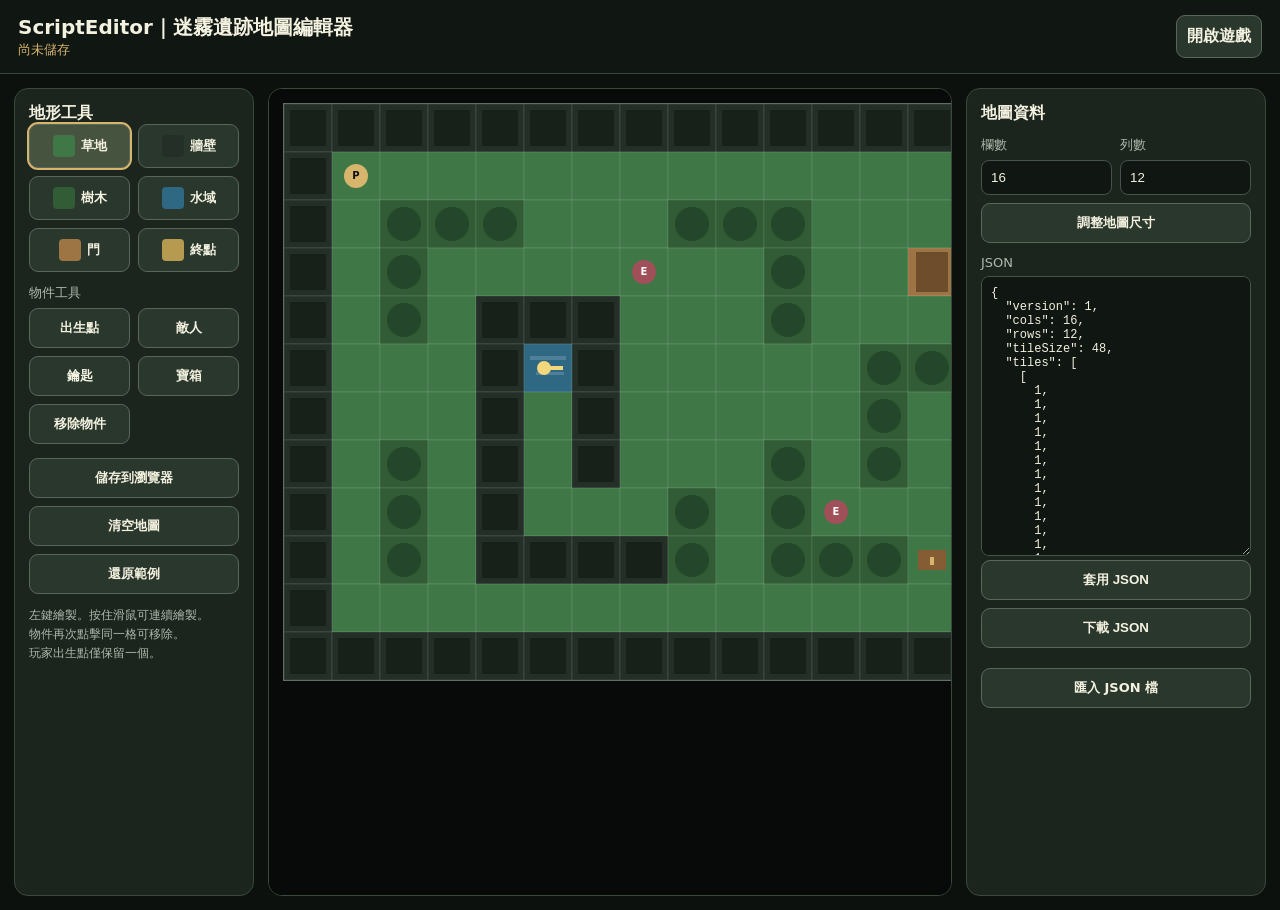
==== scripteditor.html @ ff64dd8c "Create scripteditor.html" ====
<!doctype html>
<html lang="zh-Hant">
<head>
  <meta charset="utf-8" />
  <meta name="viewport" content="width=device-width,initial-scale=1" />
  <title>ScriptEditor 地圖編輯器</title>
  <style>
    :root{
      --bg:#111712;--panel:#1b241d;--panel2:#253029;--text:#f3f1df;
      --muted:#aeb9ad;--accent:#d7b56d;--line:#3b493d;
    }
    *{box-sizing:border-box}
    body{
      margin:0;
      background:#0c110d;
      color:var(--text);
      font-family:system-ui,-apple-system,"Segoe UI","Noto Sans TC",sans-serif;
    }
    header{
      position:sticky;top:0;z-index:10;
      display:flex;justify-content:space-between;align-items:center;gap:14px;
      padding:14px 18px;background:rgba(17,23,18,.96);
      border-bottom:1px solid var(--line);
    }
    h1{font-size:20px;margin:0}
    .layout{
      display:grid;
      grid-template-columns:240px 1fr 300px;
      gap:14px;padding:14px;
      min-height:calc(100vh - 64px);
    }
    .panel{
      background:var(--panel);
      border:1px solid var(--line);
      border-radius:14px;
      padding:14px;
    }
    .tools{display:grid;grid-template-columns:1fr 1fr;gap:8px}
    button,.button{
      border:1px solid #59675b;
      background:#2a372d;color:var(--text);
      padding:10px;border-radius:9px;cursor:pointer;
      font-weight:700;text-decoration:none;text-align:center;
    }
    button:hover,.button:hover{background:#354538}
    button.active{outline:2px solid var(--accent);background:#46543f}
    .tile-preview{
      width:22px;height:22px;display:inline-block;
      border-radius:4px;margin-right:6px;vertical-align:middle;
    }
    .canvas-wrap{
      overflow:auto;
      background:#070a08;
      border:1px solid var(--line);
      border-radius:14px;
      padding:14px;
      display:grid;
      place-items:start center;
    }
    canvas{
      image-rendering:pixelated;
      background:#3f7747;
      border:1px solid #607064;
      cursor:crosshair;
      max-width:none;
    }
    label{display:block;font-size:13px;color:var(--muted);margin:12px 0 6px}
    input,textarea,select{
      width:100%;
      background:#101612;color:var(--text);
      border:1px solid #47544a;border-radius:8px;
      padding:9px;
    }
    textarea{min-height:280px;resize:vertical;font-family:ui-monospace,Consolas,monospace;font-size:12px}
    .stack{display:grid;gap:8px}
    .hint{font-size:12px;line-height:1.6;color:var(--muted);margin-top:12px}
    .row{display:grid;grid-template-columns:1fr 1fr;gap:8px}
    .status{font-size:13px;color:var(--accent)}
    @media(max-width:1000px){
      .layout{grid-template-columns:1fr}
      .canvas-wrap{order:-1}
    }
  </style>
</head>
<body>
<header>
  <div>
    <h1>ScriptEditor｜迷霧遺跡地圖編輯器</h1>
    <div class="status" id="status">尚未儲存</div>
  </div>
  <a class="button" href="index.html">開啟遊戲</a>
</header>

<main class="layout">
  <aside class="panel">
    <strong>地形工具</strong>
    <div class="tools" id="tileTools"></div>

    <label>物件工具</label>
    <div class="tools" id="objectTools"></div>

    <div class="stack" style="margin-top:14px">
      <button id="saveBtn">儲存到瀏覽器</button>
      <button id="clearBtn">清空地圖</button>
      <button id="defaultBtn">還原範例</button>
    </div>

    <div class="hint">
      左鍵繪製。按住滑鼠可連續繪製。<br>
      物件再次點擊同一格可移除。<br>
      玩家出生點僅保留一個。
    </div>
  </aside>

  <section class="canvas-wrap">
    <canvas id="editor" width="768" height="576"></canvas>
  </section>

  <aside class="panel">
    <strong>地圖資料</strong>

    <div class="row">
      <div>
        <label>欄數</label>
        <input id="cols" type="number" min="6" max="60" value="16">
      </div>
      <div>
        <label>列數</label>
        <input id="rows" type="number" min="6" max="40" value="12">
      </div>
    </div>

    <button id="resizeBtn" style="margin-top:8px;width:100%">調整地圖尺寸</button>

    <label>JSON</label>
    <textarea id="jsonBox"></textarea>

    <div class="stack">
      <button id="applyJsonBtn">套用 JSON</button>
      <button id="exportBtn">下載 JSON</button>
      <label class="button" for="importFile">匯入 JSON 檔</label>
      <input id="importFile" type="file" accept=".json,application/json" hidden>
    </div>
  </aside>
</main>

<script>
(() => {
  const TILE=48;
  const canvas=document.getElementById("editor");
  const ctx=canvas.getContext("2d");
  ctx.imageSmoothingEnabled=false;

  const tileDefs=[
    {id:0,name:"草地",color:"#3f7747"},
    {id:1,name:"牆壁",color:"#243027"},
    {id:2,name:"樹木",color:"#315c36"},
    {id:3,name:"水域",color:"#2e6883"},
    {id:4,name:"門",color:"#9d7544"},
    {id:5,name:"終點",color:"#b69a50"}
  ];
  const objectDefs=[
    {id:"playerSpawn",name:"出生點"},
    {id:"enemy",name:"敵人"},
    {id:"key",name:"鑰匙"},
    {id:"chest",name:"寶箱"},
    {id:"eraseObject",name:"移除物件"}
  ];

  const defaultMap={
    version:1,cols:16,rows:12,tileSize:TILE,
    tiles:[
      [1,1,1,1,1,1,1,1,1,1,1,1,1,1,1,1],
      [1,0,0,0,0,0,0,0,0,0,0,0,0,0,3,1],
      [1,0,2,2,2,0,0,0,2,2,2,0,0,0,0,1],
      [1,0,2,0,0,0,0,0,0,0,2,0,0,4,0,1],
      [1,0,2,0,1,1,1,0,0,0,2,0,0,0,0,1],
      [1,0,0,0,1,3,1,0,0,0,0,0,2,2,0,1],
      [1,0,0,0,1,0,1,0,0,0,0,0,2,0,0,1],
      [1,0,2,0,1,0,1,0,0,0,2,0,2,0,0,1],
      [1,0,2,0,1,0,0,0,2,0,2,0,0,0,0,1],
      [1,0,2,0,1,1,1,1,2,0,2,2,2,0,0,1],
      [1,0,0,0,0,0,0,0,0,0,0,0,0,0,5,1],
      [1,1,1,1,1,1,1,1,1,1,1,1,1,1,1,1]
    ],
    objects:[
      {type:"playerSpawn",x:1,y:1},
      {type:"enemy",x:7,y:3},
      {type:"enemy",x:11,y:8},
      {type:"key",x:5,y:5},
      {type:"chest",x:13,y:9}
    ]
  };

  let map=load();
  let mode={kind:"tile",value:0};
  let drawing=false;

  function clone(v){return JSON.parse(JSON.stringify(v))}
  function load(){
    try{
      const raw=localStorage.getItem("mistRuinsMap");
      return raw?JSON.parse(raw):clone(defaultMap);
    }catch{return clone(defaultMap)}
  }

  function buildTools(){
    const tileRoot=document.getElementById("tileTools");
    tileDefs.forEach(d=>{
      const b=document.createElement("button");
      b.innerHTML=`<span class="tile-preview" style="background:${d.color}"></span>${d.name}`;
      b.onclick=()=>selectTool("tile",d.id,b);
      if(d.id===0)b.classList.add("active");
      tileRoot.appendChild(b);
    });
    const objRoot=document.getElementById("objectTools");
    objectDefs.forEach(d=>{
      const b=document.createElement("button");
      b.textContent=d.name;
      b.onclick=()=>selectTool("object",d.id,b);
      objRoot.appendChild(b);
    });
  }

  function selectTool(kind,value,btn){
    mode={kind,value};
    document.querySelectorAll(".tools button").forEach(x=>x.classList.remove("active"));
    btn.classList.add("active");
  }

  function syncCanvas(){
    canvas.width=map.cols*TILE;
    canvas.height=map.rows*TILE;
    document.getElementById("cols").value=map.cols;
    document.getElementById("rows").value=map.rows;
    updateJson();
    draw();
  }

  function resizeMap(cols,rows){
    cols=Math.max(6,Math.min(60,cols));
    rows=Math.max(6,Math.min(40,rows));
    const next=Array.from({length:rows},(_,y)=>
      Array.from({length:cols},(_,x)=>map.tiles[y]?.[x] ?? 0)
    );
    map.tiles=next;
    map.cols=cols;
    map.rows=rows;
    map.objects=(map.objects||[]).filter(o=>o.x<cols&&o.y<rows);
    syncCanvas();
  }

  function cellFromEvent(e){
    const r=canvas.getBoundingClientRect();
    const sx=canvas.width/r.width;
    const sy=canvas.height/r.height;
    return {
      x:Math.floor((e.clientX-r.left)*sx/TILE),
      y:Math.floor((e.clientY-r.top)*sy/TILE)
    };
  }

  function paint(e){
    const {x,y}=cellFromEvent(e);
    if(x<0||y<0||x>=map.cols||y>=map.rows)return;
    if(mode.kind==="tile"){
      map.tiles[y][x]=mode.value;
    }else{
      map.objects=map.objects||[];
      if(mode.value==="eraseObject"){
        map.objects=map.objects.filter(o=>!(o.x===x&&o.y===y));
      }else{
        if(mode.value==="playerSpawn"){
          map.objects=map.objects.filter(o=>o.type!=="playerSpawn");
        }
        const idx=map.objects.findIndex(o=>o.x===x&&o.y===y&&o.type===mode.value);
        if(idx>=0) map.objects.splice(idx,1);
        else map.objects.push({type:mode.value,x,y});
      }
    }
    updateJson();
    draw();
  }

  canvas.addEventListener("mousedown",e=>{drawing=true;paint(e)});
  canvas.addEventListener("mousemove",e=>{
    if(drawing&&mode.kind==="tile")paint(e);
  });
  addEventListener("mouseup",()=>drawing=false);

  function updateJson(){
    document.getElementById("jsonBox").value=JSON.stringify(map,null,2);
    document.getElementById("status").textContent="尚未儲存";
  }

  function drawTile(x,y,t){
    const def=tileDefs.find(d=>d.id===t) || tileDefs[0];
    ctx.fillStyle=def.color;
    ctx.fillRect(x*TILE,y*TILE,TILE,TILE);
    ctx.strokeStyle="rgba(255,255,255,.10)";
    ctx.strokeRect(x*TILE,y*TILE,TILE,TILE);
    if(t===1){
      ctx.fillStyle="#18201a";
      ctx.fillRect(x*TILE+6,y*TILE+6,TILE-12,TILE-12);
    }
    if(t===2){
      ctx.fillStyle="#24462a";
      ctx.beginPath();ctx.arc(x*TILE+24,y*TILE+24,17,0,Math.PI*2);ctx.fill();
    }
    if(t===3){
      ctx.fillStyle="rgba(255,255,255,.16)";
      ctx.fillRect(x*TILE+6,y*TILE+12,TILE-12,4);
      ctx.fillRect(x*TILE+12,y*TILE+28,TILE-20,3);
    }
    if(t===4){
      ctx.fillStyle="#6d4d2b";ctx.fillRect(x*TILE+8,y*TILE+4,TILE-16,TILE-8);
    }
    if(t===5){
      ctx.strokeStyle="#f2d77c";ctx.lineWidth=4;
      ctx.strokeRect(x*TILE+10,y*TILE+10,TILE-20,TILE-20);
      ctx.lineWidth=1;
    }
  }

  function drawObject(o){
    const cx=o.x*TILE+TILE/2,cy=o.y*TILE+TILE/2;
    ctx.textAlign="center";ctx.textBaseline="middle";
    if(o.type==="playerSpawn"){
      ctx.fillStyle="#d7b56d";ctx.beginPath();ctx.arc(cx,cy,12,0,Math.PI*2);ctx.fill();
      ctx.fillStyle="#111";ctx.font="700 10px system-ui";ctx.fillText("P",cx,cy);
    }else if(o.type==="enemy"){
      ctx.fillStyle="#a14f58";ctx.beginPath();ctx.arc(cx,cy,12,0,Math.PI*2);ctx.fill();
      ctx.fillStyle="#fff";ctx.font="700 10px system-ui";ctx.fillText("E",cx,cy);
    }else if(o.type==="key"){
      ctx.fillStyle="#f2d77c";ctx.beginPath();ctx.arc(cx-4,cy,7,0,Math.PI*2);ctx.fill();
      ctx.fillRect(cx+1,cy-2,14,4);
    }else if(o.type==="chest"){
      ctx.fillStyle="#855d35";ctx.fillRect(cx-14,cy-10,28,20);
      ctx.fillStyle="#d7b56d";ctx.fillRect(cx-2,cy-3,4,8);
    }
  }

  function draw(){
    ctx.clearRect(0,0,canvas.width,canvas.height);
    for(let y=0;y<map.rows;y++)
      for(let x=0;x<map.cols;x++)
        drawTile(x,y,map.tiles[y][x]);
    (map.objects||[]).forEach(drawObject);
  }

  document.getElementById("saveBtn").onclick=()=>{
    localStorage.setItem("mistRuinsMap",JSON.stringify(map));
    document.getElementById("status").textContent="已儲存，可回遊戲重新讀取";
  };
  document.getElementById("clearBtn").onclick=()=>{
    map.tiles=Array.from({length:map.rows},()=>Array(map.cols).fill(0));
    map.objects=[];
    syncCanvas();
  };
  document.getElementById("defaultBtn").onclick=()=>{
    map=clone(defaultMap);syncCanvas();
  };
  document.getElementById("resizeBtn").onclick=()=>{
    resizeMap(
      Number(document.getElementById("cols").value),
      Number(document.getElementById("rows").value)
    );
  };
  document.getElementById("applyJsonBtn").onclick=()=>{
    try{
      const parsed=JSON.parse(document.getElementById("jsonBox").value);
      if(!Array.isArray(parsed.tiles))throw new Error("tiles 缺失");
      map=parsed;
      map.tileSize=TILE;
      syncCanvas();
    }catch(err){
      alert("JSON 格式錯誤："+err.message);
    }
  };
  document.getElementById("exportBtn").onclick=()=>{
    const blob=new Blob([JSON.stringify(map,null,2)],{type:"application/json"});
    const url=URL.createObjectURL(blob);
    const a=document.createElement("a");
    a.href=url;a.download="mist-ruins-map.json";a.click();
    URL.revokeObjectURL(url);
  };
  document.getElementById("importFile").onchange=async e=>{
    const file=e.target.files[0];
    if(!file)return;
    try{
      map=JSON.parse(await file.text());
      syncCanvas();
    }catch(err){alert("無法匯入："+err.message)}
  };

  buildTools();
  syncCanvas();
})();
</script>
</body>
</html>
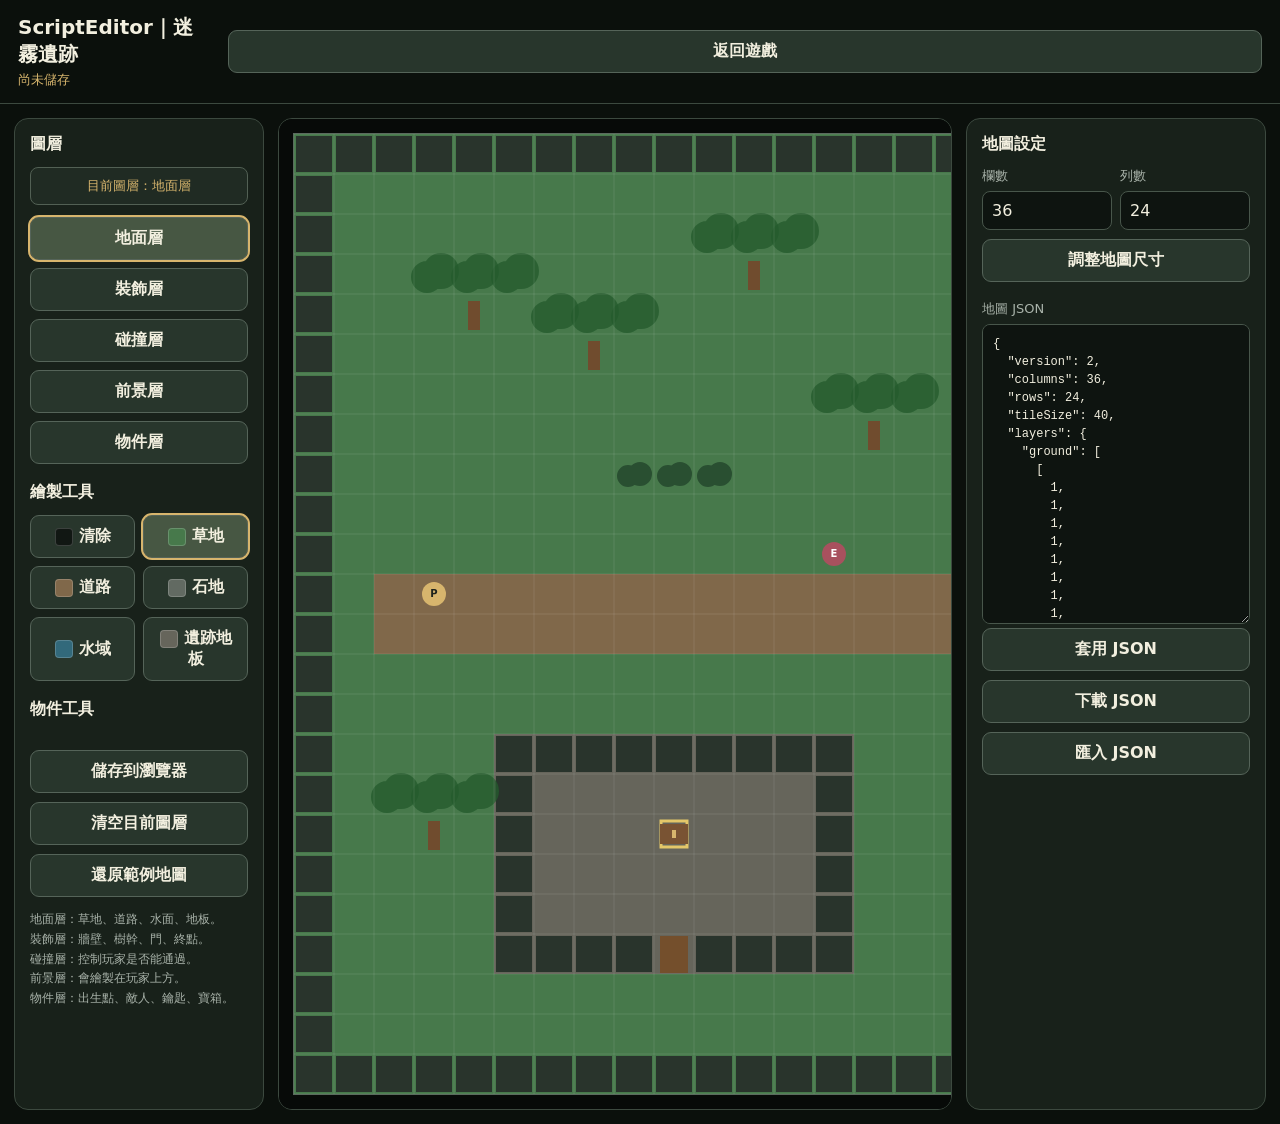
==== commit cdeeafac: "Update scripteditor.html" ====
--- a/scripteditor.html
+++ b/scripteditor.html
@@ -1,401 +1,1808 @@
 <!doctype html>
 <html lang="zh-Hant">
 <head>
-  <meta charset="utf-8" />
-  <meta name="viewport" content="width=device-width,initial-scale=1" />
-  <title>ScriptEditor 地圖編輯器</title>
+  <meta charset="utf-8">
+
+  <meta
+    name="viewport"
+    content="width=device-width, initial-scale=1"
+  >
+
+  <title>迷霧遺跡｜地圖編輯器</title>
+
   <style>
-    :root{
-      --bg:#111712;--panel:#1b241d;--panel2:#253029;--text:#f3f1df;
-      --muted:#aeb9ad;--accent:#d7b56d;--line:#3b493d;
-    }
-    *{box-sizing:border-box}
-    body{
-      margin:0;
-      background:#0c110d;
-      color:var(--text);
-      font-family:system-ui,-apple-system,"Segoe UI","Noto Sans TC",sans-serif;
-    }
-    header{
-      position:sticky;top:0;z-index:10;
-      display:flex;justify-content:space-between;align-items:center;gap:14px;
-      padding:14px 18px;background:rgba(17,23,18,.96);
-      border-bottom:1px solid var(--line);
-    }
-    h1{font-size:20px;margin:0}
-    .layout{
-      display:grid;
-      grid-template-columns:240px 1fr 300px;
-      gap:14px;padding:14px;
-      min-height:calc(100vh - 64px);
-    }
-    .panel{
-      background:var(--panel);
-      border:1px solid var(--line);
-      border-radius:14px;
-      padding:14px;
-    }
-    .tools{display:grid;grid-template-columns:1fr 1fr;gap:8px}
-    button,.button{
-      border:1px solid #59675b;
-      background:#2a372d;color:var(--text);
-      padding:10px;border-radius:9px;cursor:pointer;
-      font-weight:700;text-decoration:none;text-align:center;
-    }
-    button:hover,.button:hover{background:#354538}
-    button.active{outline:2px solid var(--accent);background:#46543f}
-    .tile-preview{
-      width:22px;height:22px;display:inline-block;
-      border-radius:4px;margin-right:6px;vertical-align:middle;
-    }
-    .canvas-wrap{
-      overflow:auto;
-      background:#070a08;
-      border:1px solid var(--line);
-      border-radius:14px;
-      padding:14px;
-      display:grid;
-      place-items:start center;
-    }
-    canvas{
-      image-rendering:pixelated;
-      background:#3f7747;
-      border:1px solid #607064;
-      cursor:crosshair;
-      max-width:none;
-    }
-    label{display:block;font-size:13px;color:var(--muted);margin:12px 0 6px}
-    input,textarea,select{
-      width:100%;
-      background:#101612;color:var(--text);
-      border:1px solid #47544a;border-radius:8px;
-      padding:9px;
-    }
-    textarea{min-height:280px;resize:vertical;font-family:ui-monospace,Consolas,monospace;font-size:12px}
-    .stack{display:grid;gap:8px}
-    .hint{font-size:12px;line-height:1.6;color:var(--muted);margin-top:12px}
-    .row{display:grid;grid-template-columns:1fr 1fr;gap:8px}
-    .status{font-size:13px;color:var(--accent)}
-    @media(max-width:1000px){
-      .layout{grid-template-columns:1fr}
-      .canvas-wrap{order:-1}
+    :root {
+      --background: #0b100c;
+      --panel: #18211a;
+      --panel-light: #222d25;
+      --border: #3c493f;
+      --text: #f2efdf;
+      --muted: #a9b3aa;
+      --accent: #d7b56d;
+      --button: #28362c;
+      --button-hover: #35483a;
+    }
+
+    * {
+      box-sizing: border-box;
+    }
+
+    html,
+    body {
+      margin: 0;
+      min-height: 100%;
+      background: var(--background);
+      color: var(--text);
+      font-family:
+        system-ui,
+        -apple-system,
+        BlinkMacSystemFont,
+        "Segoe UI",
+        "Noto Sans TC",
+        sans-serif;
+    }
+
+    body {
+      min-height: 100vh;
+    }
+
+    .editor-header {
+      position: sticky;
+      top: 0;
+      z-index: 20;
+
+      display: flex;
+      align-items: center;
+      justify-content: space-between;
+      gap: 16px;
+
+      padding: 14px 18px;
+
+      background: rgba(12, 17, 13, 0.96);
+      border-bottom: 1px solid var(--border);
+      backdrop-filter: blur(10px);
+    }
+
+    .editor-header h1 {
+      margin: 0;
+      font-size: 20px;
+    }
+
+    .save-status {
+      margin-top: 3px;
+      color: var(--accent);
+      font-size: 13px;
+    }
+
+    .editor-layout {
+      display: grid;
+      grid-template-columns:
+        250px
+        minmax(0, 1fr)
+        300px;
+
+      gap: 14px;
+      padding: 14px;
+    }
+
+    .panel {
+      min-width: 0;
+      padding: 15px;
+
+      border: 1px solid var(--border);
+      border-radius: 14px;
+
+      background: var(--panel);
+    }
+
+    .panel-title {
+      margin-bottom: 12px;
+      font-weight: 700;
+    }
+
+    .canvas-panel {
+      min-width: 0;
+      min-height: 680px;
+      padding: 14px;
+
+      overflow: auto;
+
+      border: 1px solid var(--border);
+      border-radius: 14px;
+
+      background: #070a08;
+    }
+
+    canvas {
+      display: block;
+
+      border: 1px solid #5b6a5e;
+
+      background: #47794b;
+
+      image-rendering: pixelated;
+      cursor: crosshair;
+    }
+
+    button,
+    .button {
+      width: 100%;
+      padding: 10px 12px;
+
+      border: 1px solid #556459;
+      border-radius: 9px;
+
+      background: var(--button);
+      color: var(--text);
+
+      font: inherit;
+      font-weight: 700;
+      text-align: center;
+      text-decoration: none;
+
+      cursor: pointer;
+    }
+
+    button:hover,
+    .button:hover {
+      background: var(--button-hover);
+    }
+
+    button.active {
+      outline: 2px solid var(--accent);
+      background: #475743;
+    }
+
+    .tool-grid {
+      display: grid;
+      grid-template-columns: 1fr 1fr;
+      gap: 8px;
+    }
+
+    .layer-grid {
+      display: grid;
+      gap: 8px;
+    }
+
+    .stack {
+      display: grid;
+      gap: 9px;
+    }
+
+    .section {
+      margin-top: 18px;
+    }
+
+    label {
+      display: block;
+      margin-bottom: 6px;
+      color: var(--muted);
+      font-size: 13px;
+    }
+
+    input,
+    textarea,
+    select {
+      width: 100%;
+
+      border: 1px solid #48564b;
+      border-radius: 8px;
+
+      background: #0e1410;
+      color: var(--text);
+
+      font: inherit;
+    }
+
+    input,
+    select {
+      padding: 9px;
+    }
+
+    textarea {
+      min-height: 300px;
+      padding: 10px;
+
+      resize: vertical;
+
+      font-family:
+        ui-monospace,
+        SFMono-Regular,
+        Consolas,
+        monospace;
+
+      font-size: 12px;
+      line-height: 1.5;
+    }
+
+    .dimension-grid {
+      display: grid;
+      grid-template-columns: 1fr 1fr;
+      gap: 8px;
+    }
+
+    .tool-preview {
+      display: inline-block;
+      width: 18px;
+      height: 18px;
+      margin-right: 6px;
+
+      border: 1px solid rgba(255, 255, 255, 0.18);
+      border-radius: 4px;
+
+      vertical-align: middle;
+    }
+
+    .helper-text {
+      margin-top: 13px;
+      color: var(--muted);
+      font-size: 12px;
+      line-height: 1.65;
+    }
+
+    .current-layer {
+      margin-bottom: 12px;
+      padding: 9px;
+
+      border: 1px solid #526054;
+      border-radius: 8px;
+
+      background: #202b23;
+      color: var(--accent);
+
+      font-size: 13px;
+      text-align: center;
+    }
+
+    @media (max-width: 1080px) {
+      .editor-layout {
+        grid-template-columns: 1fr;
+      }
+
+      .canvas-panel {
+        order: -1;
+        min-height: 400px;
+      }
     }
   </style>
 </head>
+
 <body>
-<header>
-  <div>
-    <h1>ScriptEditor｜迷霧遺跡地圖編輯器</h1>
-    <div class="status" id="status">尚未儲存</div>
-  </div>
-  <a class="button" href="index.html">開啟遊戲</a>
-</header>
-
-<main class="layout">
-  <aside class="panel">
-    <strong>地形工具</strong>
-    <div class="tools" id="tileTools"></div>
-
-    <label>物件工具</label>
-    <div class="tools" id="objectTools"></div>
-
-    <div class="stack" style="margin-top:14px">
-      <button id="saveBtn">儲存到瀏覽器</button>
-      <button id="clearBtn">清空地圖</button>
-      <button id="defaultBtn">還原範例</button>
-    </div>
-
-    <div class="hint">
-      左鍵繪製。按住滑鼠可連續繪製。<br>
-      物件再次點擊同一格可移除。<br>
-      玩家出生點僅保留一個。
-    </div>
-  </aside>
-
-  <section class="canvas-wrap">
-    <canvas id="editor" width="768" height="576"></canvas>
-  </section>
-
-  <aside class="panel">
-    <strong>地圖資料</strong>
-
-    <div class="row">
-      <div>
-        <label>欄數</label>
-        <input id="cols" type="number" min="6" max="60" value="16">
-      </div>
-      <div>
-        <label>列數</label>
-        <input id="rows" type="number" min="6" max="40" value="12">
+  <header class="editor-header">
+    <div>
+      <h1>ScriptEditor｜迷霧遺跡</h1>
+      <div id="saveStatus" class="save-status">
+        尚未儲存
       </div>
     </div>
 
-    <button id="resizeBtn" style="margin-top:8px;width:100%">調整地圖尺寸</button>
-
-    <label>JSON</label>
-    <textarea id="jsonBox"></textarea>
-
-    <div class="stack">
-      <button id="applyJsonBtn">套用 JSON</button>
-      <button id="exportBtn">下載 JSON</button>
-      <label class="button" for="importFile">匯入 JSON 檔</label>
-      <input id="importFile" type="file" accept=".json,application/json" hidden>
-    </div>
-  </aside>
-</main>
-
-<script>
-(() => {
-  const TILE=48;
-  const canvas=document.getElementById("editor");
-  const ctx=canvas.getContext("2d");
-  ctx.imageSmoothingEnabled=false;
-
-  const tileDefs=[
-    {id:0,name:"草地",color:"#3f7747"},
-    {id:1,name:"牆壁",color:"#243027"},
-    {id:2,name:"樹木",color:"#315c36"},
-    {id:3,name:"水域",color:"#2e6883"},
-    {id:4,name:"門",color:"#9d7544"},
-    {id:5,name:"終點",color:"#b69a50"}
-  ];
-  const objectDefs=[
-    {id:"playerSpawn",name:"出生點"},
-    {id:"enemy",name:"敵人"},
-    {id:"key",name:"鑰匙"},
-    {id:"chest",name:"寶箱"},
-    {id:"eraseObject",name:"移除物件"}
-  ];
-
-  const defaultMap={
-    version:1,cols:16,rows:12,tileSize:TILE,
-    tiles:[
-      [1,1,1,1,1,1,1,1,1,1,1,1,1,1,1,1],
-      [1,0,0,0,0,0,0,0,0,0,0,0,0,0,3,1],
-      [1,0,2,2,2,0,0,0,2,2,2,0,0,0,0,1],
-      [1,0,2,0,0,0,0,0,0,0,2,0,0,4,0,1],
-      [1,0,2,0,1,1,1,0,0,0,2,0,0,0,0,1],
-      [1,0,0,0,1,3,1,0,0,0,0,0,2,2,0,1],
-      [1,0,0,0,1,0,1,0,0,0,0,0,2,0,0,1],
-      [1,0,2,0,1,0,1,0,0,0,2,0,2,0,0,1],
-      [1,0,2,0,1,0,0,0,2,0,2,0,0,0,0,1],
-      [1,0,2,0,1,1,1,1,2,0,2,2,2,0,0,1],
-      [1,0,0,0,0,0,0,0,0,0,0,0,0,0,5,1],
-      [1,1,1,1,1,1,1,1,1,1,1,1,1,1,1,1]
-    ],
-    objects:[
-      {type:"playerSpawn",x:1,y:1},
-      {type:"enemy",x:7,y:3},
-      {type:"enemy",x:11,y:8},
-      {type:"key",x:5,y:5},
-      {type:"chest",x:13,y:9}
-    ]
-  };
-
-  let map=load();
-  let mode={kind:"tile",value:0};
-  let drawing=false;
-
-  function clone(v){return JSON.parse(JSON.stringify(v))}
-  function load(){
-    try{
-      const raw=localStorage.getItem("mistRuinsMap");
-      return raw?JSON.parse(raw):clone(defaultMap);
-    }catch{return clone(defaultMap)}
-  }
-
-  function buildTools(){
-    const tileRoot=document.getElementById("tileTools");
-    tileDefs.forEach(d=>{
-      const b=document.createElement("button");
-      b.innerHTML=`<span class="tile-preview" style="background:${d.color}"></span>${d.name}`;
-      b.onclick=()=>selectTool("tile",d.id,b);
-      if(d.id===0)b.classList.add("active");
-      tileRoot.appendChild(b);
-    });
-    const objRoot=document.getElementById("objectTools");
-    objectDefs.forEach(d=>{
-      const b=document.createElement("button");
-      b.textContent=d.name;
-      b.onclick=()=>selectTool("object",d.id,b);
-      objRoot.appendChild(b);
-    });
-  }
-
-  function selectTool(kind,value,btn){
-    mode={kind,value};
-    document.querySelectorAll(".tools button").forEach(x=>x.classList.remove("active"));
-    btn.classList.add("active");
-  }
-
-  function syncCanvas(){
-    canvas.width=map.cols*TILE;
-    canvas.height=map.rows*TILE;
-    document.getElementById("cols").value=map.cols;
-    document.getElementById("rows").value=map.rows;
-    updateJson();
-    draw();
-  }
-
-  function resizeMap(cols,rows){
-    cols=Math.max(6,Math.min(60,cols));
-    rows=Math.max(6,Math.min(40,rows));
-    const next=Array.from({length:rows},(_,y)=>
-      Array.from({length:cols},(_,x)=>map.tiles[y]?.[x] ?? 0)
-    );
-    map.tiles=next;
-    map.cols=cols;
-    map.rows=rows;
-    map.objects=(map.objects||[]).filter(o=>o.x<cols&&o.y<rows);
-    syncCanvas();
-  }
-
-  function cellFromEvent(e){
-    const r=canvas.getBoundingClientRect();
-    const sx=canvas.width/r.width;
-    const sy=canvas.height/r.height;
-    return {
-      x:Math.floor((e.clientX-r.left)*sx/TILE),
-      y:Math.floor((e.clientY-r.top)*sy/TILE)
-    };
-  }
-
-  function paint(e){
-    const {x,y}=cellFromEvent(e);
-    if(x<0||y<0||x>=map.cols||y>=map.rows)return;
-    if(mode.kind==="tile"){
-      map.tiles[y][x]=mode.value;
-    }else{
-      map.objects=map.objects||[];
-      if(mode.value==="eraseObject"){
-        map.objects=map.objects.filter(o=>!(o.x===x&&o.y===y));
-      }else{
-        if(mode.value==="playerSpawn"){
-          map.objects=map.objects.filter(o=>o.type!=="playerSpawn");
-        }
-        const idx=map.objects.findIndex(o=>o.x===x&&o.y===y&&o.type===mode.value);
-        if(idx>=0) map.objects.splice(idx,1);
-        else map.objects.push({type:mode.value,x,y});
-      }
-    }
-    updateJson();
-    draw();
-  }
-
-  canvas.addEventListener("mousedown",e=>{drawing=true;paint(e)});
-  canvas.addEventListener("mousemove",e=>{
-    if(drawing&&mode.kind==="tile")paint(e);
-  });
-  addEventListener("mouseup",()=>drawing=false);
-
-  function updateJson(){
-    document.getElementById("jsonBox").value=JSON.stringify(map,null,2);
-    document.getElementById("status").textContent="尚未儲存";
-  }
-
-  function drawTile(x,y,t){
-    const def=tileDefs.find(d=>d.id===t) || tileDefs[0];
-    ctx.fillStyle=def.color;
-    ctx.fillRect(x*TILE,y*TILE,TILE,TILE);
-    ctx.strokeStyle="rgba(255,255,255,.10)";
-    ctx.strokeRect(x*TILE,y*TILE,TILE,TILE);
-    if(t===1){
-      ctx.fillStyle="#18201a";
-      ctx.fillRect(x*TILE+6,y*TILE+6,TILE-12,TILE-12);
-    }
-    if(t===2){
-      ctx.fillStyle="#24462a";
-      ctx.beginPath();ctx.arc(x*TILE+24,y*TILE+24,17,0,Math.PI*2);ctx.fill();
-    }
-    if(t===3){
-      ctx.fillStyle="rgba(255,255,255,.16)";
-      ctx.fillRect(x*TILE+6,y*TILE+12,TILE-12,4);
-      ctx.fillRect(x*TILE+12,y*TILE+28,TILE-20,3);
-    }
-    if(t===4){
-      ctx.fillStyle="#6d4d2b";ctx.fillRect(x*TILE+8,y*TILE+4,TILE-16,TILE-8);
-    }
-    if(t===5){
-      ctx.strokeStyle="#f2d77c";ctx.lineWidth=4;
-      ctx.strokeRect(x*TILE+10,y*TILE+10,TILE-20,TILE-20);
-      ctx.lineWidth=1;
-    }
-  }
-
-  function drawObject(o){
-    const cx=o.x*TILE+TILE/2,cy=o.y*TILE+TILE/2;
-    ctx.textAlign="center";ctx.textBaseline="middle";
-    if(o.type==="playerSpawn"){
-      ctx.fillStyle="#d7b56d";ctx.beginPath();ctx.arc(cx,cy,12,0,Math.PI*2);ctx.fill();
-      ctx.fillStyle="#111";ctx.font="700 10px system-ui";ctx.fillText("P",cx,cy);
-    }else if(o.type==="enemy"){
-      ctx.fillStyle="#a14f58";ctx.beginPath();ctx.arc(cx,cy,12,0,Math.PI*2);ctx.fill();
-      ctx.fillStyle="#fff";ctx.font="700 10px system-ui";ctx.fillText("E",cx,cy);
-    }else if(o.type==="key"){
-      ctx.fillStyle="#f2d77c";ctx.beginPath();ctx.arc(cx-4,cy,7,0,Math.PI*2);ctx.fill();
-      ctx.fillRect(cx+1,cy-2,14,4);
-    }else if(o.type==="chest"){
-      ctx.fillStyle="#855d35";ctx.fillRect(cx-14,cy-10,28,20);
-      ctx.fillStyle="#d7b56d";ctx.fillRect(cx-2,cy-3,4,8);
-    }
-  }
-
-  function draw(){
-    ctx.clearRect(0,0,canvas.width,canvas.height);
-    for(let y=0;y<map.rows;y++)
-      for(let x=0;x<map.cols;x++)
-        drawTile(x,y,map.tiles[y][x]);
-    (map.objects||[]).forEach(drawObject);
-  }
-
-  document.getElementById("saveBtn").onclick=()=>{
-    localStorage.setItem("mistRuinsMap",JSON.stringify(map));
-    document.getElementById("status").textContent="已儲存，可回遊戲重新讀取";
-  };
-  document.getElementById("clearBtn").onclick=()=>{
-    map.tiles=Array.from({length:map.rows},()=>Array(map.cols).fill(0));
-    map.objects=[];
-    syncCanvas();
-  };
-  document.getElementById("defaultBtn").onclick=()=>{
-    map=clone(defaultMap);syncCanvas();
-  };
-  document.getElementById("resizeBtn").onclick=()=>{
-    resizeMap(
-      Number(document.getElementById("cols").value),
-      Number(document.getElementById("rows").value)
-    );
-  };
-  document.getElementById("applyJsonBtn").onclick=()=>{
-    try{
-      const parsed=JSON.parse(document.getElementById("jsonBox").value);
-      if(!Array.isArray(parsed.tiles))throw new Error("tiles 缺失");
-      map=parsed;
-      map.tileSize=TILE;
-      syncCanvas();
-    }catch(err){
-      alert("JSON 格式錯誤："+err.message);
-    }
-  };
-  document.getElementById("exportBtn").onclick=()=>{
-    const blob=new Blob([JSON.stringify(map,null,2)],{type:"application/json"});
-    const url=URL.createObjectURL(blob);
-    const a=document.createElement("a");
-    a.href=url;a.download="mist-ruins-map.json";a.click();
-    URL.revokeObjectURL(url);
-  };
-  document.getElementById("importFile").onchange=async e=>{
-    const file=e.target.files[0];
-    if(!file)return;
-    try{
-      map=JSON.parse(await file.text());
-      syncCanvas();
-    }catch(err){alert("無法匯入："+err.message)}
-  };
-
-  buildTools();
-  syncCanvas();
-})();
-</script>
+    <a class="button" href="index.html">
+      返回遊戲
+    </a>
+  </header>
+
+  <main class="editor-layout">
+    <aside class="panel">
+      <div class="panel-title">圖層</div>
+
+      <div id="currentLayerText" class="current-layer">
+        目前圖層：地面層
+      </div>
+
+      <div id="layerButtons" class="layer-grid"></div>
+
+      <div class="section">
+        <div class="panel-title">繪製工具</div>
+        <div id="tileButtons" class="tool-grid"></div>
+      </div>
+
+      <div class="section">
+        <div class="panel-title">物件工具</div>
+        <div id="objectButtons" class="tool-grid"></div>
+      </div>
+
+      <div class="section stack">
+        <button id="saveButton" type="button">
+          儲存到瀏覽器
+        </button>
+
+        <button id="clearLayerButton" type="button">
+          清空目前圖層
+        </button>
+
+        <button id="resetDefaultButton" type="button">
+          還原範例地圖
+        </button>
+      </div>
+
+      <div class="helper-text">
+        地面層：草地、道路、水面、地板。<br>
+        裝飾層：牆壁、樹幹、門、終點。<br>
+        碰撞層：控制玩家是否能通過。<br>
+        前景層：會繪製在玩家上方。<br>
+        物件層：出生點、敵人、鑰匙、寶箱。
+      </div>
+    </aside>
+
+    <section class="canvas-panel">
+      <canvas
+        id="editorCanvas"
+        width="1440"
+        height="960"
+        aria-label="迷霧遺跡地圖編輯區"
+      ></canvas>
+    </section>
+
+    <aside class="panel">
+      <div class="panel-title">地圖設定</div>
+
+      <div class="dimension-grid">
+        <div>
+          <label for="columnsInput">欄數</label>
+
+          <input
+            id="columnsInput"
+            type="number"
+            min="12"
+            max="80"
+            value="36"
+          >
+        </div>
+
+        <div>
+          <label for="rowsInput">列數</label>
+
+          <input
+            id="rowsInput"
+            type="number"
+            min="10"
+            max="60"
+            value="24"
+          >
+        </div>
+      </div>
+
+      <button
+        id="resizeButton"
+        type="button"
+        style="margin-top: 9px"
+      >
+        調整地圖尺寸
+      </button>
+
+      <div class="section">
+        <label for="jsonTextarea">地圖 JSON</label>
+
+        <textarea id="jsonTextarea"></textarea>
+      </div>
+
+      <div class="stack">
+        <button id="applyJsonButton" type="button">
+          套用 JSON
+        </button>
+
+        <button id="exportButton" type="button">
+          下載 JSON
+        </button>
+
+        <label class="button" for="importInput">
+          匯入 JSON
+        </label>
+
+        <input
+          id="importInput"
+          type="file"
+          accept=".json,application/json"
+          hidden
+        >
+      </div>
+    </aside>
+  </main>
+
+  <script>
+    (() => {
+      "use strict";
+
+      const STORAGE_KEY = "mistRuinsMapV2";
+      const TILE_SIZE = 40;
+
+      const canvas =
+        document.getElementById("editorCanvas");
+
+      const context =
+        canvas.getContext("2d");
+
+      if (!context) {
+        throw new Error("瀏覽器不支援 Canvas 2D。");
+      }
+
+      context.imageSmoothingEnabled = false;
+
+      const saveStatus =
+        document.getElementById("saveStatus");
+
+      const currentLayerText =
+        document.getElementById("currentLayerText");
+
+      const layerButtons =
+        document.getElementById("layerButtons");
+
+      const tileButtons =
+        document.getElementById("tileButtons");
+
+      const objectButtons =
+        document.getElementById("objectButtons");
+
+      const columnsInput =
+        document.getElementById("columnsInput");
+
+      const rowsInput =
+        document.getElementById("rowsInput");
+
+      const jsonTextarea =
+        document.getElementById("jsonTextarea");
+
+      const saveButton =
+        document.getElementById("saveButton");
+
+      const clearLayerButton =
+        document.getElementById("clearLayerButton");
+
+      const resetDefaultButton =
+        document.getElementById("resetDefaultButton");
+
+      const resizeButton =
+        document.getElementById("resizeButton");
+
+      const applyJsonButton =
+        document.getElementById("applyJsonButton");
+
+      const exportButton =
+        document.getElementById("exportButton");
+
+      const importInput =
+        document.getElementById("importInput");
+
+      const TILE_TYPES = {
+        EMPTY: 0,
+        GRASS: 1,
+        DIRT: 2,
+        STONE: 3,
+        WATER: 4,
+        FLOOR: 5,
+        WALL: 6,
+        TREE_TRUNK: 7,
+        TREE_CROWN: 8,
+        BUSH: 9,
+        DOOR: 10,
+        EXIT: 11
+      };
+
+      const LAYER_DEFINITIONS = [
+        {
+          id: "ground",
+          name: "地面層"
+        },
+        {
+          id: "decoration",
+          name: "裝飾層"
+        },
+        {
+          id: "collision",
+          name: "碰撞層"
+        },
+        {
+          id: "foreground",
+          name: "前景層"
+        },
+        {
+          id: "objects",
+          name: "物件層"
+        }
+      ];
+
+      const GROUND_TOOLS = [
+        {
+          id: TILE_TYPES.EMPTY,
+          name: "清除",
+          color: "#111713"
+        },
+        {
+          id: TILE_TYPES.GRASS,
+          name: "草地",
+          color: "#47794b"
+        },
+        {
+          id: TILE_TYPES.DIRT,
+          name: "道路",
+          color: "#80684a"
+        },
+        {
+          id: TILE_TYPES.STONE,
+          name: "石地",
+          color: "#626a62"
+        },
+        {
+          id: TILE_TYPES.WATER,
+          name: "水域",
+          color: "#32697b"
+        },
+        {
+          id: TILE_TYPES.FLOOR,
+          name: "遺跡地板",
+          color: "#66655b"
+        }
+      ];
+
+      const DECORATION_TOOLS = [
+        {
+          id: TILE_TYPES.EMPTY,
+          name: "清除",
+          color: "#111713"
+        },
+        {
+          id: TILE_TYPES.WALL,
+          name: "牆壁",
+          color: "#28332b"
+        },
+        {
+          id: TILE_TYPES.TREE_TRUNK,
+          name: "樹幹",
+          color: "#704c2e"
+        },
+        {
+          id: TILE_TYPES.BUSH,
+          name: "灌木",
+          color: "#294f31"
+        },
+        {
+          id: TILE_TYPES.DOOR,
+          name: "石門",
+          color: "#744f2c"
+        },
+        {
+          id: TILE_TYPES.EXIT,
+          name: "終點",
+          color: "#c9a958"
+        }
+      ];
+
+      const FOREGROUND_TOOLS = [
+        {
+          id: TILE_TYPES.EMPTY,
+          name: "清除",
+          color: "#111713"
+        },
+        {
+          id: TILE_TYPES.TREE_CROWN,
+          name: "樹冠",
+          color: "#285532"
+        }
+      ];
+
+      const COLLISION_TOOLS = [
+        {
+          id: 0,
+          name: "可通行",
+          color: "#3f7448"
+        },
+        {
+          id: 1,
+          name: "不可通行",
+          color: "#b45151"
+        }
+      ];
+
+      const OBJECT_TOOLS = [
+        {
+          id: "playerSpawn",
+          name: "出生點"
+        },
+        {
+          id: "enemy",
+          name: "敵人"
+        },
+        {
+          id: "key",
+          name: "鑰匙"
+        },
+        {
+          id: "chest",
+          name: "寶箱"
+        },
+        {
+          id: "eraseObject",
+          name: "移除物件"
+        }
+      ];
+
+      let activeLayer = "ground";
+      let activeTool = TILE_TYPES.GRASS;
+
+      let isDrawing = false;
+
+      let mapData = loadMap();
+
+      function createLayer(
+        columns,
+        rows,
+        fillValue = 0
+      ) {
+        return Array.from(
+          { length: rows },
+          () => Array(columns).fill(fillValue)
+        );
+      }
+
+      function deepClone(value) {
+        return JSON.parse(JSON.stringify(value));
+      }
+
+      function createDefaultMap() {
+        const columns = 36;
+        const rows = 24;
+
+        const ground = createLayer(
+          columns,
+          rows,
+          TILE_TYPES.GRASS
+        );
+
+        const decoration = createLayer(columns, rows);
+        const collision = createLayer(columns, rows);
+        const foreground = createLayer(columns, rows);
+
+        for (let y = 0; y < rows; y += 1) {
+          for (let x = 0; x < columns; x += 1) {
+            const isBorder =
+              x === 0 ||
+              y === 0 ||
+              x === columns - 1 ||
+              y === rows - 1;
+
+            if (isBorder) {
+              decoration[y][x] = TILE_TYPES.WALL;
+              collision[y][x] = 1;
+            }
+          }
+        }
+
+        for (let x = 2; x <= 28; x += 1) {
+          ground[11][x] = TILE_TYPES.DIRT;
+          ground[12][x] = TILE_TYPES.DIRT;
+        }
+
+        for (let y = 3; y <= 18; y += 1) {
+          ground[y][17] = TILE_TYPES.DIRT;
+          ground[y][18] = TILE_TYPES.DIRT;
+        }
+
+        for (let y = 3; y <= 8; y += 1) {
+          for (let x = 24; x <= 31; x += 1) {
+            ground[y][x] = TILE_TYPES.WATER;
+            collision[y][x] = 1;
+          }
+        }
+
+        for (let y = 15; y <= 20; y += 1) {
+          for (let x = 5; x <= 13; x += 1) {
+            ground[y][x] = TILE_TYPES.FLOOR;
+          }
+        }
+
+        for (let x = 5; x <= 13; x += 1) {
+          decoration[15][x] = TILE_TYPES.WALL;
+          collision[15][x] = 1;
+
+          decoration[20][x] = TILE_TYPES.WALL;
+          collision[20][x] = 1;
+        }
+
+        for (let y = 15; y <= 20; y += 1) {
+          decoration[y][5] = TILE_TYPES.WALL;
+          collision[y][5] = 1;
+
+          decoration[y][13] = TILE_TYPES.WALL;
+          collision[y][13] = 1;
+        }
+
+        decoration[20][9] = TILE_TYPES.DOOR;
+        collision[20][9] = 1;
+
+        decoration[17][9] = TILE_TYPES.EXIT;
+
+        const trees = [
+          [4, 4],
+          [7, 5],
+          [11, 3],
+          [14, 7],
+          [21, 4],
+          [29, 13],
+          [31, 17],
+          [24, 19],
+          [18, 21],
+          [3, 17]
+        ];
+
+        for (const [x, y] of trees) {
+          decoration[y][x] =
+            TILE_TYPES.TREE_TRUNK;
+
+          collision[y][x] = 1;
+
+          foreground[y - 1][x] =
+            TILE_TYPES.TREE_CROWN;
+
+          if (x > 0) {
+            foreground[y - 1][x - 1] =
+              TILE_TYPES.TREE_CROWN;
+          }
+
+          if (x < columns - 1) {
+            foreground[y - 1][x + 1] =
+              TILE_TYPES.TREE_CROWN;
+          }
+        }
+
+        const bushes = [
+          [8, 8],
+          [9, 8],
+          [10, 8],
+          [22, 14],
+          [23, 14],
+          [27, 20]
+        ];
+
+        for (const [x, y] of bushes) {
+          decoration[y][x] = TILE_TYPES.BUSH;
+          collision[y][x] = 1;
+        }
+
+        return {
+          version: 2,
+          columns,
+          rows,
+          tileSize: TILE_SIZE,
+
+          layers: {
+            ground,
+            decoration,
+            collision,
+            foreground
+          },
+
+          objects: [
+            {
+              type: "playerSpawn",
+              x: 3,
+              y: 11
+            },
+            {
+              type: "enemy",
+              x: 13,
+              y: 10
+            },
+            {
+              type: "enemy",
+              x: 21,
+              y: 13
+            },
+            {
+              type: "enemy",
+              x: 28,
+              y: 18
+            },
+            {
+              type: "key",
+              x: 30,
+              y: 10
+            },
+            {
+              type: "chest",
+              x: 9,
+              y: 17
+            }
+          ]
+        };
+      }
+
+      function normalizeMap(data) {
+        if (
+          !data ||
+          !Number.isInteger(data.columns) ||
+          !Number.isInteger(data.rows)
+        ) {
+          throw new Error("地圖欄數或列數錯誤。");
+        }
+
+        if (!data.layers) {
+          data.layers = {};
+        }
+
+        const requiredLayers = [
+          "ground",
+          "decoration",
+          "collision",
+          "foreground"
+        ];
+
+        for (const layerName of requiredLayers) {
+          if (!Array.isArray(data.layers[layerName])) {
+            data.layers[layerName] =
+              createLayer(
+                data.columns,
+                data.rows
+              );
+          }
+        }
+
+        if (!Array.isArray(data.objects)) {
+          data.objects = [];
+        }
+
+        data.tileSize = TILE_SIZE;
+
+        return data;
+      }
+
+      function loadMap() {
+        try {
+          const saved =
+            localStorage.getItem(STORAGE_KEY);
+
+          if (!saved) {
+            return createDefaultMap();
+          }
+
+          return normalizeMap(
+            JSON.parse(saved)
+          );
+        } catch (error) {
+          console.error(
+            "地圖讀取失敗：",
+            error
+          );
+
+          return createDefaultMap();
+        }
+      }
+
+      function markUnsaved() {
+        saveStatus.textContent = "尚未儲存";
+      }
+
+      function updateJsonTextarea() {
+        jsonTextarea.value =
+          JSON.stringify(
+            mapData,
+            null,
+            2
+          );
+
+        markUnsaved();
+      }
+
+      function synchronizeCanvasSize() {
+        canvas.width =
+          mapData.columns * TILE_SIZE;
+
+        canvas.height =
+          mapData.rows * TILE_SIZE;
+
+        columnsInput.value =
+          String(mapData.columns);
+
+        rowsInput.value =
+          String(mapData.rows);
+
+        updateJsonTextarea();
+        drawEditor();
+      }
+
+      function getToolsForLayer(layerName) {
+        if (layerName === "ground") {
+          return GROUND_TOOLS;
+        }
+
+        if (layerName === "decoration") {
+          return DECORATION_TOOLS;
+        }
+
+        if (layerName === "collision") {
+          return COLLISION_TOOLS;
+        }
+
+        if (layerName === "foreground") {
+          return FOREGROUND_TOOLS;
+        }
+
+        return [];
+      }
+
+      function clearActiveButtons() {
+        document
+          .querySelectorAll("button.active")
+          .forEach((button) => {
+            button.classList.remove("active");
+          });
+      }
+
+      function renderLayerButtons() {
+        layerButtons.innerHTML = "";
+
+        for (
+          const layer of LAYER_DEFINITIONS
+        ) {
+          const button =
+            document.createElement("button");
+
+          button.type = "button";
+          button.textContent = layer.name;
+
+          if (layer.id === activeLayer) {
+            button.classList.add("active");
+          }
+
+          button.addEventListener(
+            "click",
+            () => {
+              activeLayer = layer.id;
+
+              if (activeLayer === "objects") {
+                activeTool = "playerSpawn";
+              } else {
+                activeTool =
+                  getToolsForLayer(
+                    activeLayer
+                  )[0].id;
+              }
+
+              currentLayerText.textContent =
+                `目前圖層：${layer.name}`;
+
+              renderLayerButtons();
+              renderToolButtons();
+              drawEditor();
+            }
+          );
+
+          layerButtons.appendChild(button);
+        }
+      }
+
+      function renderToolButtons() {
+        tileButtons.innerHTML = "";
+        objectButtons.innerHTML = "";
+
+        if (activeLayer === "objects") {
+          for (
+            const tool of OBJECT_TOOLS
+          ) {
+            const button =
+              document.createElement("button");
+
+            button.type = "button";
+            button.textContent = tool.name;
+
+            if (tool.id === activeTool) {
+              button.classList.add("active");
+            }
+
+            button.addEventListener(
+              "click",
+              () => {
+                activeTool = tool.id;
+                renderToolButtons();
+              }
+            );
+
+            objectButtons.appendChild(button);
+          }
+
+          return;
+        }
+
+        const tools =
+          getToolsForLayer(activeLayer);
+
+        for (const tool of tools) {
+          const button =
+            document.createElement("button");
+
+          button.type = "button";
+
+          button.innerHTML =
+            `<span class="tool-preview" ` +
+            `style="background:${tool.color}"></span>` +
+            tool.name;
+
+          if (tool.id === activeTool) {
+            button.classList.add("active");
+          }
+
+          button.addEventListener(
+            "click",
+            () => {
+              activeTool = tool.id;
+              renderToolButtons();
+            }
+          );
+
+          tileButtons.appendChild(button);
+        }
+      }
+
+      function getCellFromPointer(event) {
+        const rectangle =
+          canvas.getBoundingClientRect();
+
+        const scaleX =
+          canvas.width / rectangle.width;
+
+        const scaleY =
+          canvas.height / rectangle.height;
+
+        return {
+          x: Math.floor(
+            (
+              event.clientX -
+              rectangle.left
+            ) *
+            scaleX /
+            TILE_SIZE
+          ),
+
+          y: Math.floor(
+            (
+              event.clientY -
+              rectangle.top
+            ) *
+            scaleY /
+            TILE_SIZE
+          )
+        };
+      }
+
+      function isInsideMap(x, y) {
+        return (
+          x >= 0 &&
+          y >= 0 &&
+          x < mapData.columns &&
+          y < mapData.rows
+        );
+      }
+
+      function placeObject(x, y) {
+        if (activeTool === "eraseObject") {
+          mapData.objects =
+            mapData.objects.filter(
+              (object) =>
+                !(
+                  object.x === x &&
+                  object.y === y
+                )
+            );
+
+          return;
+        }
+
+        if (activeTool === "playerSpawn") {
+          mapData.objects =
+            mapData.objects.filter(
+              (object) =>
+                object.type !==
+                "playerSpawn"
+            );
+        }
+
+        const existingIndex =
+          mapData.objects.findIndex(
+            (object) =>
+              object.x === x &&
+              object.y === y &&
+              object.type === activeTool
+          );
+
+        if (existingIndex >= 0) {
+          mapData.objects.splice(
+            existingIndex,
+            1
+          );
+
+          return;
+        }
+
+        mapData.objects.push({
+          type: activeTool,
+          x,
+          y
+        });
+      }
+
+      function paintCell(event) {
+        const cell =
+          getCellFromPointer(event);
+
+        if (!isInsideMap(cell.x, cell.y)) {
+          return;
+        }
+
+        if (activeLayer === "objects") {
+          placeObject(cell.x, cell.y);
+        } else {
+          mapData.layers[activeLayer]
+            [cell.y][cell.x] = activeTool;
+        }
+
+        updateJsonTextarea();
+        drawEditor();
+      }
+
+      function resizeLayer(
+        sourceLayer,
+        columns,
+        rows,
+        defaultValue = 0
+      ) {
+        return Array.from(
+          { length: rows },
+          (_, y) =>
+            Array.from(
+              { length: columns },
+              (_, x) =>
+                sourceLayer[y]?.[x] ??
+                defaultValue
+            )
+        );
+      }
+
+      function resizeMap() {
+        const columns = Math.max(
+          12,
+          Math.min(
+            80,
+            Number(columnsInput.value)
+          )
+        );
+
+        const rows = Math.max(
+          10,
+          Math.min(
+            60,
+            Number(rowsInput.value)
+          )
+        );
+
+        for (
+          const layerName of [
+            "ground",
+            "decoration",
+            "collision",
+            "foreground"
+          ]
+        ) {
+          mapData.layers[layerName] =
+            resizeLayer(
+              mapData.layers[layerName],
+              columns,
+              rows,
+              layerName === "ground"
+                ? TILE_TYPES.GRASS
+                : 0
+            );
+        }
+
+        mapData.columns = columns;
+        mapData.rows = rows;
+
+        mapData.objects =
+          mapData.objects.filter(
+            (object) =>
+              object.x < columns &&
+              object.y < rows
+          );
+
+        synchronizeCanvasSize();
+      }
+
+      function clearCurrentLayer() {
+        if (activeLayer === "objects") {
+          mapData.objects = [];
+        } else {
+          const fillValue =
+            activeLayer === "ground"
+              ? TILE_TYPES.GRASS
+              : 0;
+
+          mapData.layers[activeLayer] =
+            createLayer(
+              mapData.columns,
+              mapData.rows,
+              fillValue
+            );
+        }
+
+        updateJsonTextarea();
+        drawEditor();
+      }
+
+      function drawGroundTile(
+        tile,
+        screenX,
+        screenY
+      ) {
+        const colorMap = {
+          [TILE_TYPES.EMPTY]: "#1b261d",
+          [TILE_TYPES.GRASS]: "#47794b",
+          [TILE_TYPES.DIRT]: "#80684a",
+          [TILE_TYPES.STONE]: "#626a62",
+          [TILE_TYPES.WATER]: "#32697b",
+          [TILE_TYPES.FLOOR]: "#66655b"
+        };
+
+        context.fillStyle =
+          colorMap[tile] || "#47794b";
+
+        context.fillRect(
+          screenX,
+          screenY,
+          TILE_SIZE,
+          TILE_SIZE
+        );
+      }
+
+      function drawDecorationTile(
+        tile,
+        screenX,
+        screenY
+      ) {
+        if (tile === TILE_TYPES.WALL) {
+          context.fillStyle = "#29342c";
+
+          context.fillRect(
+            screenX + 2,
+            screenY + 2,
+            TILE_SIZE - 4,
+            TILE_SIZE - 4
+          );
+        }
+
+        if (tile === TILE_TYPES.TREE_TRUNK) {
+          context.fillStyle = "#704c2e";
+
+          context.fillRect(
+            screenX + 14,
+            screenY + 7,
+            12,
+            29
+          );
+        }
+
+        if (tile === TILE_TYPES.BUSH) {
+          context.fillStyle = "#294f31";
+
+          context.beginPath();
+
+          context.arc(
+            screenX + 14,
+            screenY + 22,
+            11,
+            0,
+            Math.PI * 2
+          );
+
+          context.arc(
+            screenX + 26,
+            screenY + 20,
+            12,
+            0,
+            Math.PI * 2
+          );
+
+          context.fill();
+        }
+
+        if (tile === TILE_TYPES.DOOR) {
+          context.fillStyle = "#744f2c";
+
+          context.fillRect(
+            screenX + 6,
+            screenY + 2,
+            TILE_SIZE - 12,
+            TILE_SIZE - 3
+          );
+        }
+
+        if (tile === TILE_TYPES.EXIT) {
+          context.strokeStyle = "#e4c769";
+          context.lineWidth = 3;
+
+          context.strokeRect(
+            screenX + 7,
+            screenY + 7,
+            TILE_SIZE - 14,
+            TILE_SIZE - 14
+          );
+
+          context.lineWidth = 1;
+        }
+      }
+
+      function drawForegroundTile(
+        tile,
+        screenX,
+        screenY
+      ) {
+        if (tile !== TILE_TYPES.TREE_CROWN) {
+          return;
+        }
+
+        context.fillStyle =
+          "rgba(37, 91, 46, 0.78)";
+
+        context.beginPath();
+
+        context.arc(
+          screenX + 13,
+          screenY + 23,
+          16,
+          0,
+          Math.PI * 2
+        );
+
+        context.arc(
+          screenX + 27,
+          screenY + 17,
+          18,
+          0,
+          Math.PI * 2
+        );
+
+        context.fill();
+      }
+
+      function drawCollisionTile(
+        collision,
+        screenX,
+        screenY
+      ) {
+        if (collision !== 1) {
+          return;
+        }
+
+        context.fillStyle =
+          "rgba(216, 70, 70, 0.34)";
+
+        context.fillRect(
+          screenX,
+          screenY,
+          TILE_SIZE,
+          TILE_SIZE
+        );
+
+        context.strokeStyle =
+          "rgba(255, 122, 122, 0.9)";
+
+        context.beginPath();
+
+        context.moveTo(
+          screenX,
+          screenY
+        );
+
+        context.lineTo(
+          screenX + TILE_SIZE,
+          screenY + TILE_SIZE
+        );
+
+        context.moveTo(
+          screenX + TILE_SIZE,
+          screenY
+        );
+
+        context.lineTo(
+          screenX,
+          screenY + TILE_SIZE
+        );
+
+        context.stroke();
+      }
+
+      function drawObject(object) {
+        const centerX =
+          object.x * TILE_SIZE +
+          TILE_SIZE / 2;
+
+        const centerY =
+          object.y * TILE_SIZE +
+          TILE_SIZE / 2;
+
+        context.textAlign = "center";
+        context.textBaseline = "middle";
+
+        if (object.type === "playerSpawn") {
+          context.fillStyle = "#d7b56d";
+
+          context.beginPath();
+
+          context.arc(
+            centerX,
+            centerY,
+            12,
+            0,
+            Math.PI * 2
+          );
+
+          context.fill();
+
+          context.fillStyle = "#1d231d";
+          context.font = "700 10px system-ui";
+          context.fillText("P", centerX, centerY);
+        }
+
+        if (object.type === "enemy") {
+          context.fillStyle = "#a8515e";
+
+          context.beginPath();
+
+          context.arc(
+            centerX,
+            centerY,
+            12,
+            0,
+            Math.PI * 2
+          );
+
+          context.fill();
+
+          context.fillStyle = "#ffffff";
+          context.font = "700 10px system-ui";
+          context.fillText("E", centerX, centerY);
+        }
+
+        if (object.type === "key") {
+          context.fillStyle = "#eed16e";
+
+          context.beginPath();
+
+          context.arc(
+            centerX - 5,
+            centerY,
+            7,
+            0,
+            Math.PI * 2
+          );
+
+          context.fill();
+
+          context.fillRect(
+            centerX,
+            centerY - 2,
+            15,
+            4
+          );
+        }
+
+        if (object.type === "chest") {
+          context.fillStyle = "#795333";
+
+          context.fillRect(
+            centerX - 14,
+            centerY - 10,
+            28,
+            20
+          );
+
+          context.fillStyle = "#d7b56d";
+
+          context.fillRect(
+            centerX - 2,
+            centerY - 4,
+            4,
+            8
+          );
+        }
+      }
+
+      function drawGrid() {
+        context.strokeStyle =
+          "rgba(255, 255, 255, 0.10)";
+
+        context.lineWidth = 1;
+
+        for (
+          let x = 0;
+          x <= mapData.columns;
+          x += 1
+        ) {
+          context.beginPath();
+
+          context.moveTo(
+            x * TILE_SIZE,
+            0
+          );
+
+          context.lineTo(
+            x * TILE_SIZE,
+            canvas.height
+          );
+
+          context.stroke();
+        }
+
+        for (
+          let y = 0;
+          y <= mapData.rows;
+          y += 1
+        ) {
+          context.beginPath();
+
+          context.moveTo(
+            0,
+            y * TILE_SIZE
+          );
+
+          context.lineTo(
+            canvas.width,
+            y * TILE_SIZE
+          );
+
+          context.stroke();
+        }
+      }
+
+      function drawEditor() {
+        context.clearRect(
+          0,
+          0,
+          canvas.width,
+          canvas.height
+        );
+
+        for (
+          let y = 0;
+          y < mapData.rows;
+          y += 1
+        ) {
+          for (
+            let x = 0;
+            x < mapData.columns;
+            x += 1
+          ) {
+            const screenX = x * TILE_SIZE;
+            const screenY = y * TILE_SIZE;
+
+            drawGroundTile(
+              mapData.layers.ground[y][x],
+              screenX,
+              screenY
+            );
+          }
+        }
+
+        for (
+          let y = 0;
+          y < mapData.rows;
+          y += 1
+        ) {
+          for (
+            let x = 0;
+            x < mapData.columns;
+            x += 1
+          ) {
+            const screenX = x * TILE_SIZE;
+            const screenY = y * TILE_SIZE;
+
+            drawDecorationTile(
+              mapData.layers.decoration[y][x],
+              screenX,
+              screenY
+            );
+          }
+        }
+
+        if (activeLayer === "collision") {
+          for (
+            let y = 0;
+            y < mapData.rows;
+            y += 1
+          ) {
+            for (
+              let x = 0;
+              x < mapData.columns;
+              x += 1
+            ) {
+              drawCollisionTile(
+                mapData.layers.collision[y][x],
+                x * TILE_SIZE,
+                y * TILE_SIZE
+              );
+            }
+          }
+        }
+
+        for (const object of mapData.objects) {
+          drawObject(object);
+        }
+
+        for (
+          let y = 0;
+          y < mapData.rows;
+          y += 1
+        ) {
+          for (
+            let x = 0;
+            x < mapData.columns;
+            x += 1
+          ) {
+            drawForegroundTile(
+              mapData.layers.foreground[y][x],
+              x * TILE_SIZE,
+              y * TILE_SIZE
+            );
+          }
+        }
+
+        drawGrid();
+      }
+
+      canvas.addEventListener(
+        "mousedown",
+        (event) => {
+          isDrawing = true;
+          paintCell(event);
+        }
+      );
+
+      canvas.addEventListener(
+        "mousemove",
+        (event) => {
+          if (
+            !isDrawing ||
+            activeLayer === "objects"
+          ) {
+            return;
+          }
+
+          paintCell(event);
+        }
+      );
+
+      window.addEventListener(
+        "mouseup",
+        () => {
+          isDrawing = false;
+        }
+      );
+
+      saveButton.addEventListener(
+        "click",
+        () => {
+          localStorage.setItem(
+            STORAGE_KEY,
+            JSON.stringify(mapData)
+          );
+
+          saveStatus.textContent =
+            "已儲存，可返回遊戲重新讀取";
+        }
+      );
+
+      clearLayerButton.addEventListener(
+        "click",
+        clearCurrentLayer
+      );
+
+      resetDefaultButton.addEventListener(
+        "click",
+        () => {
+          mapData = createDefaultMap();
+
+          activeLayer = "ground";
+          activeTool = TILE_TYPES.GRASS;
+
+          renderLayerButtons();
+          renderToolButtons();
+          synchronizeCanvasSize();
+        }
+      );
+
+      resizeButton.addEventListener(
+        "click",
+        resizeMap
+      );
+
+      applyJsonButton.addEventListener(
+        "click",
+        () => {
+          try {
+            const parsed = JSON.parse(
+              jsonTextarea.value
+            );
+
+            mapData = normalizeMap(parsed);
+
+            synchronizeCanvasSize();
+
+            saveStatus.textContent =
+              "JSON 已套用，尚未儲存";
+          } catch (error) {
+            alert(
+              `JSON 格式錯誤：${error.message}`
+            );
+          }
+        }
+      );
+
+      exportButton.addEventListener(
+        "click",
+        () => {
+          const fileContent =
+            JSON.stringify(
+              mapData,
+              null,
+              2
+            );
+
+          const blob = new Blob(
+            [fileContent],
+            {
+              type: "application/json"
+            }
+          );
+
+          const downloadUrl =
+            URL.createObjectURL(blob);
+
+          const anchor =
+            document.createElement("a");
+
+          anchor.href = downloadUrl;
+          anchor.download =
+            "mist-ruins-map-v2.json";
+
+          anchor.click();
+
+          URL.revokeObjectURL(downloadUrl);
+        }
+      );
+
+      importInput.addEventListener(
+        "change",
+        async () => {
+          const file =
+            importInput.files?.[0];
+
+          if (!file) {
+            return;
+          }
+
+          try {
+            const content =
+              await file.text();
+
+            mapData = normalizeMap(
+              JSON.parse(content)
+            );
+
+            synchronizeCanvasSize();
+
+            saveStatus.textContent =
+              "JSON 已匯入，尚未儲存";
+          } catch (error) {
+            alert(
+              `匯入失敗：${error.message}`
+            );
+          } finally {
+            importInput.value = "";
+          }
+        }
+      );
+
+      renderLayerButtons();
+      renderToolButtons();
+      synchronizeCanvasSize();
+    })();
+  </script>
 </body>
 </html>
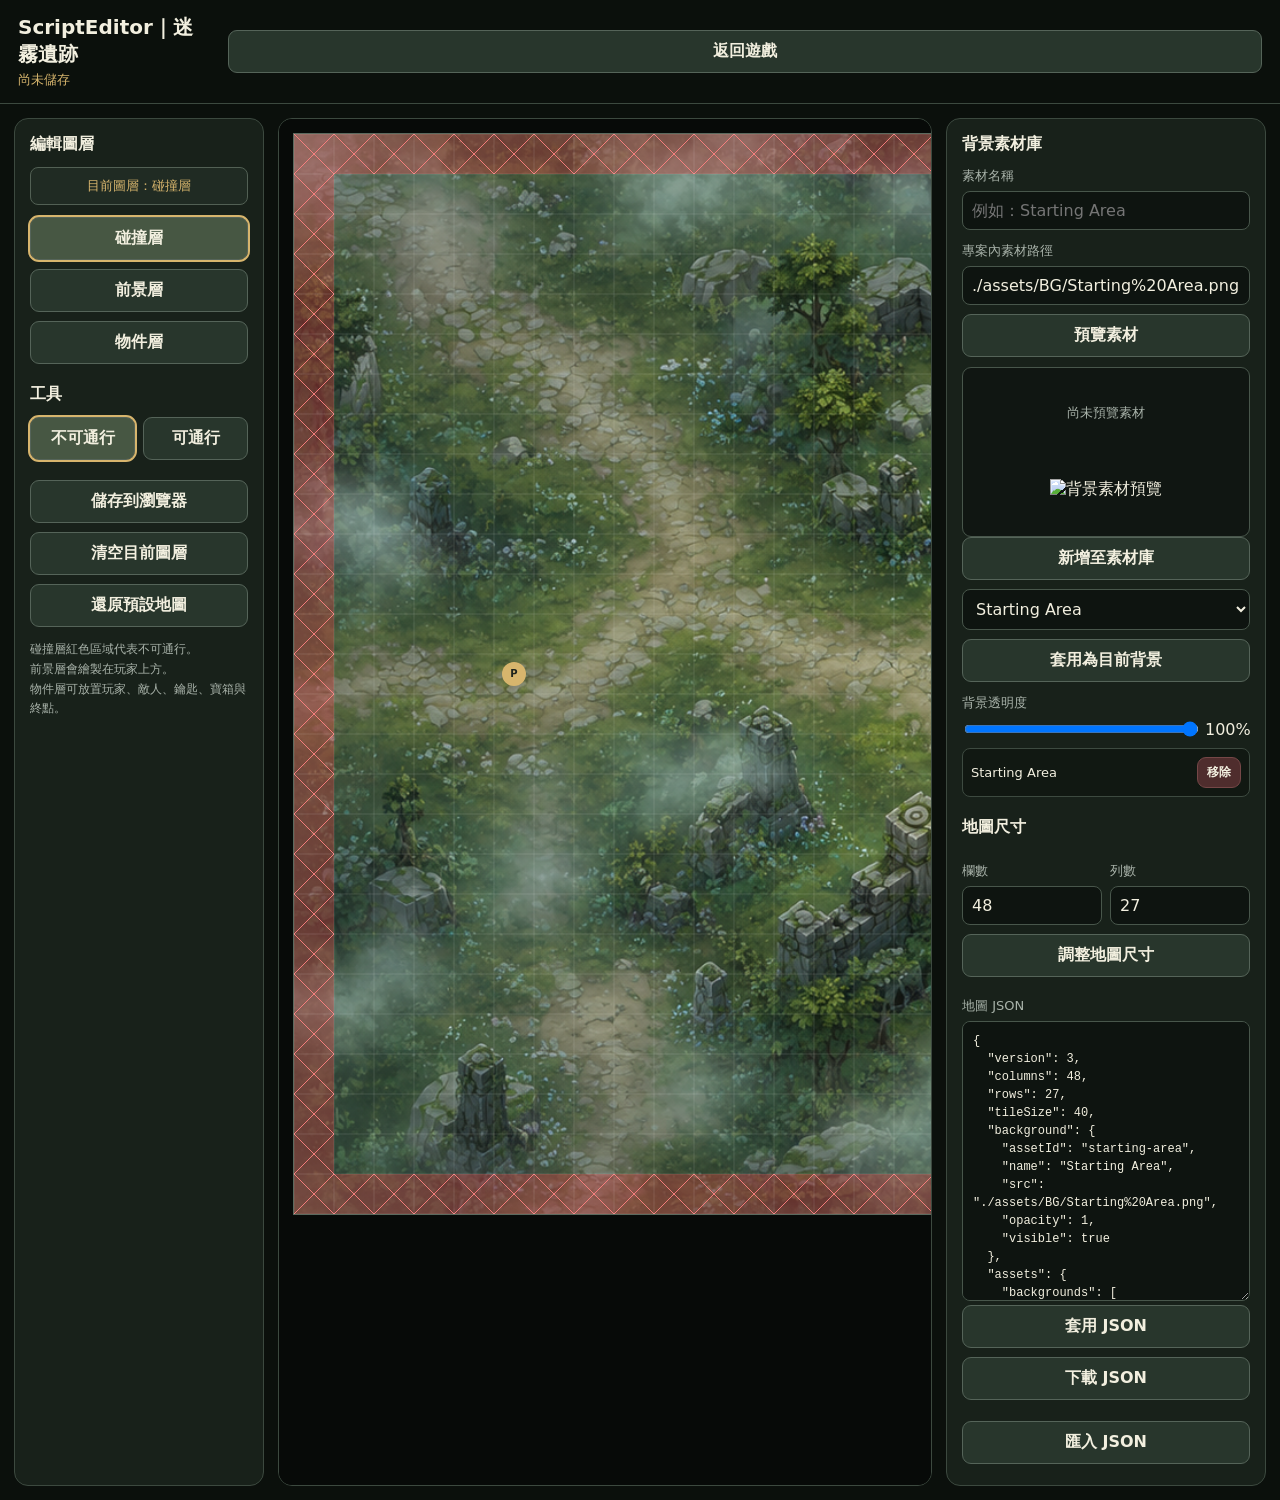
==== commit fc18b840: "Update scripteditor.html" ====
--- a/scripteditor.html
+++ b/scripteditor.html
@@ -8,19 +8,19 @@
     content="width=device-width, initial-scale=1"
   >
 
-  <title>迷霧遺跡｜地圖編輯器</title>
+  <title>迷霧遺跡｜場景編輯器</title>
 
   <style>
     :root {
       --background: #0b100c;
       --panel: #18211a;
-      --panel-light: #222d25;
       --border: #3c493f;
       --text: #f2efdf;
       --muted: #a9b3aa;
       --accent: #d7b56d;
       --button: #28362c;
       --button-hover: #35483a;
+      --danger: #b95959;
     }
 
     * {
@@ -42,10 +42,6 @@
         sans-serif;
     }
 
-    body {
-      min-height: 100vh;
-    }
-
     .editor-header {
       position: sticky;
       top: 0;
@@ -60,7 +56,6 @@
 
       background: rgba(12, 17, 13, 0.96);
       border-bottom: 1px solid var(--border);
-      backdrop-filter: blur(10px);
     }
 
     .editor-header h1 {
@@ -79,7 +74,7 @@
       grid-template-columns:
         250px
         minmax(0, 1fr)
-        300px;
+        320px;
 
       gap: 14px;
       padding: 14px;
@@ -98,6 +93,10 @@
     .panel-title {
       margin-bottom: 12px;
       font-weight: 700;
+    }
+
+    .section {
+      margin-top: 20px;
     }
 
     .canvas-panel {
@@ -118,7 +117,7 @@
 
       border: 1px solid #5b6a5e;
 
-      background: #47794b;
+      background: #253127;
 
       image-rendering: pixelated;
       cursor: crosshair;
@@ -153,29 +152,25 @@
       background: #475743;
     }
 
+    button.danger {
+      border-color: #754747;
+      background: #4f2d2d;
+    }
+
+    .stack {
+      display: grid;
+      gap: 9px;
+    }
+
     .tool-grid {
       display: grid;
       grid-template-columns: 1fr 1fr;
       gap: 8px;
     }
 
-    .layer-grid {
-      display: grid;
-      gap: 8px;
-    }
-
-    .stack {
-      display: grid;
-      gap: 9px;
-    }
-
-    .section {
-      margin-top: 18px;
-    }
-
     label {
       display: block;
-      margin-bottom: 6px;
+      margin: 12px 0 6px;
       color: var(--muted);
       font-size: 13px;
     }
@@ -200,7 +195,7 @@
     }
 
     textarea {
-      min-height: 300px;
+      min-height: 280px;
       padding: 10px;
 
       resize: vertical;
@@ -215,22 +210,28 @@
       line-height: 1.5;
     }
 
+    input[type="range"] {
+      padding: 0;
+    }
+
     .dimension-grid {
       display: grid;
       grid-template-columns: 1fr 1fr;
       gap: 8px;
     }
 
-    .tool-preview {
-      display: inline-block;
-      width: 18px;
-      height: 18px;
-      margin-right: 6px;
-
-      border: 1px solid rgba(255, 255, 255, 0.18);
-      border-radius: 4px;
-
-      vertical-align: middle;
+    .current-layer {
+      margin-bottom: 12px;
+      padding: 9px;
+
+      border: 1px solid #526054;
+      border-radius: 8px;
+
+      background: #202b23;
+      color: var(--accent);
+
+      font-size: 13px;
+      text-align: center;
     }
 
     .helper-text {
@@ -240,18 +241,70 @@
       line-height: 1.65;
     }
 
-    .current-layer {
-      margin-bottom: 12px;
-      padding: 9px;
-
-      border: 1px solid #526054;
-      border-radius: 8px;
-
-      background: #202b23;
-      color: var(--accent);
-
+    .asset-preview {
+      min-height: 170px;
+      margin-top: 10px;
+      padding: 8px;
+
+      display: grid;
+      place-items: center;
+
+      overflow: hidden;
+
+      border: 1px solid #48564b;
+      border-radius: 9px;
+
+      background: #101612;
+    }
+
+    .asset-preview img {
+      display: block;
+      max-width: 100%;
+      max-height: 260px;
+      object-fit: contain;
+      image-rendering: pixelated;
+    }
+
+    .asset-preview span {
+      color: var(--muted);
       font-size: 13px;
       text-align: center;
+    }
+
+    .asset-item {
+      display: grid;
+      grid-template-columns: 1fr auto;
+      gap: 8px;
+      align-items: center;
+
+      margin-top: 8px;
+      padding: 8px;
+
+      border: 1px solid #3d4a40;
+      border-radius: 8px;
+
+      background: #111812;
+    }
+
+    .asset-item-name {
+      min-width: 0;
+      overflow: hidden;
+      text-overflow: ellipsis;
+      white-space: nowrap;
+      font-size: 13px;
+    }
+
+    .asset-item button {
+      width: auto;
+      padding: 6px 9px;
+      font-size: 12px;
+    }
+
+    .opacity-row {
+      display: grid;
+      grid-template-columns: 1fr 45px;
+      gap: 8px;
+      align-items: center;
     }
 
     @media (max-width: 1080px) {
@@ -271,6 +324,7 @@
   <header class="editor-header">
     <div>
       <h1>ScriptEditor｜迷霧遺跡</h1>
+
       <div id="saveStatus" class="save-status">
         尚未儲存
       </div>
@@ -283,22 +337,25 @@
 
   <main class="editor-layout">
     <aside class="panel">
-      <div class="panel-title">圖層</div>
-
-      <div id="currentLayerText" class="current-layer">
-        目前圖層：地面層
+      <div class="panel-title">
+        編輯圖層
       </div>
 
-      <div id="layerButtons" class="layer-grid"></div>
+      <div
+        id="currentLayerText"
+        class="current-layer"
+      >
+        目前圖層：碰撞層
+      </div>
+
+      <div id="layerButtons" class="stack"></div>
 
       <div class="section">
-        <div class="panel-title">繪製工具</div>
-        <div id="tileButtons" class="tool-grid"></div>
-      </div>
-
-      <div class="section">
-        <div class="panel-title">物件工具</div>
-        <div id="objectButtons" class="tool-grid"></div>
+        <div class="panel-title">
+          工具
+        </div>
+
+        <div id="toolButtons" class="tool-grid"></div>
       </div>
 
       <div class="section stack">
@@ -311,67 +368,156 @@
         </button>
 
         <button id="resetDefaultButton" type="button">
-          還原範例地圖
+          還原預設地圖
         </button>
       </div>
 
       <div class="helper-text">
-        地面層：草地、道路、水面、地板。<br>
-        裝飾層：牆壁、樹幹、門、終點。<br>
-        碰撞層：控制玩家是否能通過。<br>
-        前景層：會繪製在玩家上方。<br>
-        物件層：出生點、敵人、鑰匙、寶箱。
+        碰撞層紅色區域代表不可通行。<br>
+        前景層會繪製在玩家上方。<br>
+        物件層可放置玩家、敵人、鑰匙、寶箱與終點。
       </div>
     </aside>
 
     <section class="canvas-panel">
       <canvas
         id="editorCanvas"
-        width="1440"
-        height="960"
-        aria-label="迷霧遺跡地圖編輯區"
+        width="1920"
+        height="1080"
+        aria-label="迷霧遺跡場景編輯區"
       ></canvas>
     </section>
 
     <aside class="panel">
-      <div class="panel-title">地圖設定</div>
-
-      <div class="dimension-grid">
-        <div>
-          <label for="columnsInput">欄數</label>
-
-          <input
-            id="columnsInput"
-            type="number"
-            min="12"
-            max="80"
-            value="36"
-          >
-        </div>
-
-        <div>
-          <label for="rowsInput">列數</label>
-
-          <input
-            id="rowsInput"
-            type="number"
-            min="10"
-            max="60"
-            value="24"
-          >
-        </div>
+      <div class="panel-title">
+        背景素材庫
       </div>
 
+      <label for="assetNameInput">
+        素材名稱
+      </label>
+
+      <input
+        id="assetNameInput"
+        type="text"
+        placeholder="例如：Starting Area"
+      >
+
+      <label for="assetPathInput">
+        專案內素材路徑
+      </label>
+
+      <input
+        id="assetPathInput"
+        type="text"
+        value="./assets/BG/Starting%20Area.png"
+        placeholder="./assets/BG/圖片名稱.png"
+      >
+
       <button
-        id="resizeButton"
+        id="previewAssetButton"
         type="button"
         style="margin-top: 9px"
       >
-        調整地圖尺寸
+        預覽素材
       </button>
 
+      <div class="asset-preview">
+        <span id="assetPreviewMessage">
+          尚未預覽素材
+        </span>
+
+        <img
+          id="assetPreviewImage"
+          alt="背景素材預覽"
+          hidden
+        >
+      </div>
+
+      <div class="stack">
+        <button id="addAssetButton" type="button">
+          新增至素材庫
+        </button>
+
+        <select id="backgroundAssetSelect"></select>
+
+        <button
+          id="applyBackgroundButton"
+          type="button"
+        >
+          套用為目前背景
+        </button>
+      </div>
+
+      <label for="backgroundOpacityInput">
+        背景透明度
+      </label>
+
+      <div class="opacity-row">
+        <input
+          id="backgroundOpacityInput"
+          type="range"
+          min="0.1"
+          max="1"
+          step="0.05"
+          value="1"
+        >
+
+        <span id="backgroundOpacityText">
+          100%
+        </span>
+      </div>
+
+      <div id="assetList"></div>
+
       <div class="section">
-        <label for="jsonTextarea">地圖 JSON</label>
+        <div class="panel-title">
+          地圖尺寸
+        </div>
+
+        <div class="dimension-grid">
+          <div>
+            <label for="columnsInput">
+              欄數
+            </label>
+
+            <input
+              id="columnsInput"
+              type="number"
+              min="12"
+              max="100"
+              value="48"
+            >
+          </div>
+
+          <div>
+            <label for="rowsInput">
+              列數
+            </label>
+
+            <input
+              id="rowsInput"
+              type="number"
+              min="10"
+              max="80"
+              value="27"
+            >
+          </div>
+        </div>
+
+        <button
+          id="resizeButton"
+          type="button"
+          style="margin-top: 9px"
+        >
+          調整地圖尺寸
+        </button>
+      </div>
+
+      <div class="section">
+        <label for="jsonTextarea">
+          地圖 JSON
+        </label>
 
         <textarea id="jsonTextarea"></textarea>
       </div>
@@ -403,7 +549,7 @@
     (() => {
       "use strict";
 
-      const STORAGE_KEY = "mistRuinsMapV2";
+      const STORAGE_KEY = "mistRuinsMapV3";
       const TILE_SIZE = 40;
 
       const canvas =
@@ -427,11 +573,41 @@
       const layerButtons =
         document.getElementById("layerButtons");
 
-      const tileButtons =
-        document.getElementById("tileButtons");
-
-      const objectButtons =
-        document.getElementById("objectButtons");
+      const toolButtons =
+        document.getElementById("toolButtons");
+
+      const assetNameInput =
+        document.getElementById("assetNameInput");
+
+      const assetPathInput =
+        document.getElementById("assetPathInput");
+
+      const previewAssetButton =
+        document.getElementById("previewAssetButton");
+
+      const assetPreviewMessage =
+        document.getElementById("assetPreviewMessage");
+
+      const assetPreviewImage =
+        document.getElementById("assetPreviewImage");
+
+      const addAssetButton =
+        document.getElementById("addAssetButton");
+
+      const backgroundAssetSelect =
+        document.getElementById("backgroundAssetSelect");
+
+      const applyBackgroundButton =
+        document.getElementById("applyBackgroundButton");
+
+      const backgroundOpacityInput =
+        document.getElementById("backgroundOpacityInput");
+
+      const backgroundOpacityText =
+        document.getElementById("backgroundOpacityText");
+
+      const assetList =
+        document.getElementById("assetList");
 
       const columnsInput =
         document.getElementById("columnsInput");
@@ -439,6 +615,9 @@
       const rowsInput =
         document.getElementById("rowsInput");
 
+      const resizeButton =
+        document.getElementById("resizeButton");
+
       const jsonTextarea =
         document.getElementById("jsonTextarea");
 
@@ -451,9 +630,6 @@
       const resetDefaultButton =
         document.getElementById("resetDefaultButton");
 
-      const resizeButton =
-        document.getElementById("resizeButton");
-
       const applyJsonButton =
         document.getElementById("applyJsonButton");
 
@@ -463,30 +639,7 @@
       const importInput =
         document.getElementById("importInput");
 
-      const TILE_TYPES = {
-        EMPTY: 0,
-        GRASS: 1,
-        DIRT: 2,
-        STONE: 3,
-        WATER: 4,
-        FLOOR: 5,
-        WALL: 6,
-        TREE_TRUNK: 7,
-        TREE_CROWN: 8,
-        BUSH: 9,
-        DOOR: 10,
-        EXIT: 11
-      };
-
-      const LAYER_DEFINITIONS = [
-        {
-          id: "ground",
-          name: "地面層"
-        },
-        {
-          id: "decoration",
-          name: "裝飾層"
-        },
+      const LAYERS = [
         {
           id: "collision",
           name: "碰撞層"
@@ -501,95 +654,25 @@
         }
       ];
 
-      const GROUND_TOOLS = [
+      const COLLISION_TOOLS = [
         {
-          id: TILE_TYPES.EMPTY,
-          name: "清除",
-          color: "#111713"
+          id: 1,
+          name: "不可通行"
         },
         {
-          id: TILE_TYPES.GRASS,
-          name: "草地",
-          color: "#47794b"
+          id: 0,
+          name: "可通行"
+        }
+      ];
+
+      const FOREGROUND_TOOLS = [
+        {
+          id: 1,
+          name: "前景遮擋"
         },
         {
-          id: TILE_TYPES.DIRT,
-          name: "道路",
-          color: "#80684a"
-        },
-        {
-          id: TILE_TYPES.STONE,
-          name: "石地",
-          color: "#626a62"
-        },
-        {
-          id: TILE_TYPES.WATER,
-          name: "水域",
-          color: "#32697b"
-        },
-        {
-          id: TILE_TYPES.FLOOR,
-          name: "遺跡地板",
-          color: "#66655b"
-        }
-      ];
-
-      const DECORATION_TOOLS = [
-        {
-          id: TILE_TYPES.EMPTY,
-          name: "清除",
-          color: "#111713"
-        },
-        {
-          id: TILE_TYPES.WALL,
-          name: "牆壁",
-          color: "#28332b"
-        },
-        {
-          id: TILE_TYPES.TREE_TRUNK,
-          name: "樹幹",
-          color: "#704c2e"
-        },
-        {
-          id: TILE_TYPES.BUSH,
-          name: "灌木",
-          color: "#294f31"
-        },
-        {
-          id: TILE_TYPES.DOOR,
-          name: "石門",
-          color: "#744f2c"
-        },
-        {
-          id: TILE_TYPES.EXIT,
-          name: "終點",
-          color: "#c9a958"
-        }
-      ];
-
-      const FOREGROUND_TOOLS = [
-        {
-          id: TILE_TYPES.EMPTY,
-          name: "清除",
-          color: "#111713"
-        },
-        {
-          id: TILE_TYPES.TREE_CROWN,
-          name: "樹冠",
-          color: "#285532"
-        }
-      ];
-
-      const COLLISION_TOOLS = [
-        {
           id: 0,
-          name: "可通行",
-          color: "#3f7448"
-        },
-        {
-          id: 1,
-          name: "不可通行",
-          color: "#b45151"
+          name: "清除前景"
         }
       ];
 
@@ -611,17 +694,24 @@
           name: "寶箱"
         },
         {
+          id: "exit",
+          name: "終點"
+        },
+        {
           id: "eraseObject",
           name: "移除物件"
         }
       ];
 
-      let activeLayer = "ground";
-      let activeTool = TILE_TYPES.GRASS;
+      let activeLayer = "collision";
+      let activeTool = 1;
 
       let isDrawing = false;
 
       let mapData = loadMap();
+
+      let editorBackgroundImage = null;
+      let editorBackgroundReady = false;
 
       function createLayer(
         columns,
@@ -634,139 +724,52 @@
         );
       }
 
-      function deepClone(value) {
-        return JSON.parse(JSON.stringify(value));
-      }
-
       function createDefaultMap() {
-        const columns = 36;
-        const rows = 24;
-
-        const ground = createLayer(
-          columns,
-          rows,
-          TILE_TYPES.GRASS
-        );
-
-        const decoration = createLayer(columns, rows);
-        const collision = createLayer(columns, rows);
-        const foreground = createLayer(columns, rows);
+        const columns = 48;
+        const rows = 27;
+
+        const collision =
+          createLayer(columns, rows, 0);
+
+        const foreground =
+          createLayer(columns, rows, 0);
+
+        for (let x = 0; x < columns; x += 1) {
+          collision[0][x] = 1;
+          collision[rows - 1][x] = 1;
+        }
 
         for (let y = 0; y < rows; y += 1) {
-          for (let x = 0; x < columns; x += 1) {
-            const isBorder =
-              x === 0 ||
-              y === 0 ||
-              x === columns - 1 ||
-              y === rows - 1;
-
-            if (isBorder) {
-              decoration[y][x] = TILE_TYPES.WALL;
-              collision[y][x] = 1;
-            }
-          }
-        }
-
-        for (let x = 2; x <= 28; x += 1) {
-          ground[11][x] = TILE_TYPES.DIRT;
-          ground[12][x] = TILE_TYPES.DIRT;
-        }
-
-        for (let y = 3; y <= 18; y += 1) {
-          ground[y][17] = TILE_TYPES.DIRT;
-          ground[y][18] = TILE_TYPES.DIRT;
-        }
-
-        for (let y = 3; y <= 8; y += 1) {
-          for (let x = 24; x <= 31; x += 1) {
-            ground[y][x] = TILE_TYPES.WATER;
-            collision[y][x] = 1;
-          }
-        }
-
-        for (let y = 15; y <= 20; y += 1) {
-          for (let x = 5; x <= 13; x += 1) {
-            ground[y][x] = TILE_TYPES.FLOOR;
-          }
-        }
-
-        for (let x = 5; x <= 13; x += 1) {
-          decoration[15][x] = TILE_TYPES.WALL;
-          collision[15][x] = 1;
-
-          decoration[20][x] = TILE_TYPES.WALL;
-          collision[20][x] = 1;
-        }
-
-        for (let y = 15; y <= 20; y += 1) {
-          decoration[y][5] = TILE_TYPES.WALL;
-          collision[y][5] = 1;
-
-          decoration[y][13] = TILE_TYPES.WALL;
-          collision[y][13] = 1;
-        }
-
-        decoration[20][9] = TILE_TYPES.DOOR;
-        collision[20][9] = 1;
-
-        decoration[17][9] = TILE_TYPES.EXIT;
-
-        const trees = [
-          [4, 4],
-          [7, 5],
-          [11, 3],
-          [14, 7],
-          [21, 4],
-          [29, 13],
-          [31, 17],
-          [24, 19],
-          [18, 21],
-          [3, 17]
-        ];
-
-        for (const [x, y] of trees) {
-          decoration[y][x] =
-            TILE_TYPES.TREE_TRUNK;
-
-          collision[y][x] = 1;
-
-          foreground[y - 1][x] =
-            TILE_TYPES.TREE_CROWN;
-
-          if (x > 0) {
-            foreground[y - 1][x - 1] =
-              TILE_TYPES.TREE_CROWN;
-          }
-
-          if (x < columns - 1) {
-            foreground[y - 1][x + 1] =
-              TILE_TYPES.TREE_CROWN;
-          }
-        }
-
-        const bushes = [
-          [8, 8],
-          [9, 8],
-          [10, 8],
-          [22, 14],
-          [23, 14],
-          [27, 20]
-        ];
-
-        for (const [x, y] of bushes) {
-          decoration[y][x] = TILE_TYPES.BUSH;
-          collision[y][x] = 1;
+          collision[y][0] = 1;
+          collision[y][columns - 1] = 1;
         }
 
         return {
-          version: 2,
+          version: 3,
+
           columns,
           rows,
           tileSize: TILE_SIZE,
 
+          background: {
+            assetId: "starting-area",
+            name: "Starting Area",
+            src: "./assets/BG/Starting%20Area.png",
+            opacity: 1,
+            visible: true
+          },
+
+          assets: {
+            backgrounds: [
+              {
+                id: "starting-area",
+                name: "Starting Area",
+                src: "./assets/BG/Starting%20Area.png"
+              }
+            ]
+          },
+
           layers: {
-            ground,
-            decoration,
             collision,
             foreground
           },
@@ -774,36 +777,51 @@
           objects: [
             {
               type: "playerSpawn",
-              x: 3,
-              y: 11
-            },
-            {
-              type: "enemy",
-              x: 13,
-              y: 10
-            },
-            {
-              type: "enemy",
-              x: 21,
+              x: 5,
               y: 13
             },
             {
               type: "enemy",
+              x: 18,
+              y: 12
+            },
+            {
+              type: "enemy",
               x: 28,
-              y: 18
+              y: 16
             },
             {
               type: "key",
-              x: 30,
+              x: 34,
               y: 10
             },
             {
               type: "chest",
-              x: 9,
-              y: 17
+              x: 40,
+              y: 18
+            },
+            {
+              type: "exit",
+              x: 44,
+              y: 13
             }
           ]
         };
+      }
+
+      function normalizeLayer(
+        source,
+        columns,
+        rows
+      ) {
+        return Array.from(
+          { length: rows },
+          (_, y) =>
+            Array.from(
+              { length: columns },
+              (_, x) => source?.[y]?.[x] ?? 0
+            )
+        );
       }
 
       function normalizeMap(data) {
@@ -812,50 +830,55 @@
           !Number.isInteger(data.columns) ||
           !Number.isInteger(data.rows)
         ) {
-          throw new Error("地圖欄數或列數錯誤。");
-        }
+          throw new Error("地圖格式錯誤。");
+        }
+
+        data.tileSize = TILE_SIZE;
 
         if (!data.layers) {
           data.layers = {};
         }
 
-        const requiredLayers = [
-          "ground",
-          "decoration",
-          "collision",
-          "foreground"
-        ];
-
-        for (const layerName of requiredLayers) {
-          if (!Array.isArray(data.layers[layerName])) {
-            data.layers[layerName] =
-              createLayer(
-                data.columns,
-                data.rows
-              );
-          }
-        }
+        data.layers.collision =
+          normalizeLayer(
+            data.layers.collision,
+            data.columns,
+            data.rows
+          );
+
+        data.layers.foreground =
+          normalizeLayer(
+            data.layers.foreground,
+            data.columns,
+            data.rows
+          );
 
         if (!Array.isArray(data.objects)) {
           data.objects = [];
         }
 
-        data.tileSize = TILE_SIZE;
+        if (!data.assets) {
+          data.assets = {};
+        }
+
+        if (!Array.isArray(data.assets.backgrounds)) {
+          data.assets.backgrounds = [];
+        }
 
         return data;
       }
 
       function loadMap() {
         try {
-          const saved =
+          const stored =
             localStorage.getItem(STORAGE_KEY);
 
-          if (!saved) {
+          if (!stored) {
             return createDefaultMap();
           }
 
           return normalizeMap(
-            JSON.parse(saved)
+            JSON.parse(stored)
           );
         } catch (error) {
           console.error(
@@ -867,11 +890,11 @@
         }
       }
 
-      function markUnsaved() {
-        saveStatus.textContent = "尚未儲存";
-      }
-
-      function updateJsonTextarea() {
+      function markUnsaved(message = "尚未儲存") {
+        saveStatus.textContent = message;
+      }
+
+      function updateJson() {
         jsonTextarea.value =
           JSON.stringify(
             mapData,
@@ -895,44 +918,26 @@
         rowsInput.value =
           String(mapData.rows);
 
-        updateJsonTextarea();
+        updateJson();
         drawEditor();
       }
 
-      function getToolsForLayer(layerName) {
-        if (layerName === "ground") {
-          return GROUND_TOOLS;
-        }
-
-        if (layerName === "decoration") {
-          return DECORATION_TOOLS;
-        }
-
-        if (layerName === "collision") {
+      function getToolsForLayer() {
+        if (activeLayer === "collision") {
           return COLLISION_TOOLS;
         }
 
-        if (layerName === "foreground") {
+        if (activeLayer === "foreground") {
           return FOREGROUND_TOOLS;
         }
 
-        return [];
-      }
-
-      function clearActiveButtons() {
-        document
-          .querySelectorAll("button.active")
-          .forEach((button) => {
-            button.classList.remove("active");
-          });
+        return OBJECT_TOOLS;
       }
 
       function renderLayerButtons() {
         layerButtons.innerHTML = "";
 
-        for (
-          const layer of LAYER_DEFINITIONS
-        ) {
+        for (const layer of LAYERS) {
           const button =
             document.createElement("button");
 
@@ -948,14 +953,8 @@
             () => {
               activeLayer = layer.id;
 
-              if (activeLayer === "objects") {
-                activeTool = "playerSpawn";
-              } else {
-                activeTool =
-                  getToolsForLayer(
-                    activeLayer
-                  )[0].id;
-              }
+              activeTool =
+                getToolsForLayer()[0].id;
 
               currentLayerText.textContent =
                 `目前圖層：${layer.name}`;
@@ -971,50 +970,17 @@
       }
 
       function renderToolButtons() {
-        tileButtons.innerHTML = "";
-        objectButtons.innerHTML = "";
-
-        if (activeLayer === "objects") {
-          for (
-            const tool of OBJECT_TOOLS
-          ) {
-            const button =
-              document.createElement("button");
-
-            button.type = "button";
-            button.textContent = tool.name;
-
-            if (tool.id === activeTool) {
-              button.classList.add("active");
-            }
-
-            button.addEventListener(
-              "click",
-              () => {
-                activeTool = tool.id;
-                renderToolButtons();
-              }
-            );
-
-            objectButtons.appendChild(button);
-          }
-
-          return;
-        }
+        toolButtons.innerHTML = "";
 
         const tools =
-          getToolsForLayer(activeLayer);
+          getToolsForLayer();
 
         for (const tool of tools) {
           const button =
             document.createElement("button");
 
           button.type = "button";
-
-          button.innerHTML =
-            `<span class="tool-preview" ` +
-            `style="background:${tool.color}"></span>` +
-            tool.name;
+          button.textContent = tool.name;
 
           if (tool.id === activeTool) {
             button.classList.add("active");
@@ -1028,8 +994,275 @@
             }
           );
 
-          tileButtons.appendChild(button);
-        }
+          toolButtons.appendChild(button);
+        }
+      }
+
+      function ensureAssetLibrary() {
+        if (!mapData.assets) {
+          mapData.assets = {};
+        }
+
+        if (
+          !Array.isArray(
+            mapData.assets.backgrounds
+          )
+        ) {
+          mapData.assets.backgrounds = [];
+        }
+      }
+
+      function createAssetId(name) {
+        const basicId = name
+          .trim()
+          .toLowerCase()
+          .replace(/\s+/g, "-")
+          .replace(/[^a-z0-9-_]/g, "");
+
+        return (
+          basicId ||
+          `background-${Date.now()}`
+        );
+      }
+
+      function previewAsset(source) {
+        const finalSource =
+          source.trim();
+
+        assetPreviewImage.hidden = true;
+        assetPreviewMessage.hidden = false;
+
+        if (!finalSource) {
+          assetPreviewMessage.textContent =
+            "請輸入素材路徑";
+
+          return;
+        }
+
+        assetPreviewMessage.textContent =
+          "素材載入中";
+
+        assetPreviewImage.onload = () => {
+          assetPreviewImage.hidden = false;
+          assetPreviewMessage.hidden = true;
+        };
+
+        assetPreviewImage.onerror = () => {
+          assetPreviewImage.hidden = true;
+          assetPreviewMessage.hidden = false;
+
+          assetPreviewMessage.textContent =
+            "素材載入失敗，請檢查路徑";
+        };
+
+        assetPreviewImage.src = finalSource;
+      }
+
+      function addBackgroundAsset() {
+        ensureAssetLibrary();
+
+        const name =
+          assetNameInput.value.trim();
+
+        const src =
+          assetPathInput.value.trim();
+
+        if (!name || !src) {
+          alert(
+            "請輸入素材名稱與素材路徑。"
+          );
+
+          return;
+        }
+
+        const duplicated =
+          mapData.assets.backgrounds.some(
+            (asset) =>
+              asset.src === src ||
+              asset.name === name
+          );
+
+        if (duplicated) {
+          alert("素材庫中已有相同素材。");
+          return;
+        }
+
+        const asset = {
+          id: createAssetId(name),
+          name,
+          src
+        };
+
+        mapData.assets.backgrounds.push(asset);
+
+        renderAssetLibrary();
+
+        backgroundAssetSelect.value =
+          asset.id;
+
+        updateJson();
+
+        markUnsaved("素材已新增，尚未儲存");
+      }
+
+      function removeBackgroundAsset(assetId) {
+        ensureAssetLibrary();
+
+        const currentAssetId =
+          mapData.background?.assetId;
+
+        if (assetId === currentAssetId) {
+          alert(
+            "目前正在使用此背景，請先套用其他背景。"
+          );
+
+          return;
+        }
+
+        mapData.assets.backgrounds =
+          mapData.assets.backgrounds.filter(
+            (asset) =>
+              asset.id !== assetId
+          );
+
+        renderAssetLibrary();
+        updateJson();
+      }
+
+      function renderAssetLibrary() {
+        ensureAssetLibrary();
+
+        backgroundAssetSelect.innerHTML = "";
+        assetList.innerHTML = "";
+
+        for (
+          const asset of
+          mapData.assets.backgrounds
+        ) {
+          const option =
+            document.createElement("option");
+
+          option.value = asset.id;
+          option.textContent = asset.name;
+
+          backgroundAssetSelect.appendChild(option);
+
+          const item =
+            document.createElement("div");
+
+          item.className = "asset-item";
+
+          const name =
+            document.createElement("div");
+
+          name.className = "asset-item-name";
+          name.textContent = asset.name;
+          name.title = asset.src;
+
+          const removeButton =
+            document.createElement("button");
+
+          removeButton.type = "button";
+          removeButton.textContent = "移除";
+          removeButton.className = "danger";
+
+          removeButton.addEventListener(
+            "click",
+            () => {
+              removeBackgroundAsset(
+                asset.id
+              );
+            }
+          );
+
+          item.appendChild(name);
+          item.appendChild(removeButton);
+
+          assetList.appendChild(item);
+        }
+
+        if (mapData.background?.assetId) {
+          backgroundAssetSelect.value =
+            mapData.background.assetId;
+        }
+      }
+
+      function applySelectedBackground() {
+        ensureAssetLibrary();
+
+        const selectedId =
+          backgroundAssetSelect.value;
+
+        const asset =
+          mapData.assets.backgrounds.find(
+            (item) =>
+              item.id === selectedId
+          );
+
+        if (!asset) {
+          alert("找不到選擇的素材。");
+          return;
+        }
+
+        mapData.background = {
+          assetId: asset.id,
+          name: asset.name,
+          src: asset.src,
+          opacity:
+            Number(
+              backgroundOpacityInput.value
+            ),
+          visible: true
+        };
+
+        loadEditorBackground();
+        updateJson();
+
+        markUnsaved(
+          `已套用背景：${asset.name}`
+        );
+      }
+
+      function loadEditorBackground() {
+        editorBackgroundImage = null;
+        editorBackgroundReady = false;
+
+        const source =
+          mapData.background?.src;
+
+        if (!source) {
+          drawEditor();
+          return;
+        }
+
+        const image = new Image();
+
+        image.addEventListener(
+          "load",
+          () => {
+            editorBackgroundImage = image;
+            editorBackgroundReady = true;
+
+            drawEditor();
+          }
+        );
+
+        image.addEventListener(
+          "error",
+          () => {
+            editorBackgroundImage = null;
+            editorBackgroundReady = false;
+
+            console.error(
+              "編輯器背景載入失敗：",
+              source
+            );
+
+            drawEditor();
+          }
+        );
+
+        image.src = source;
       }
 
       function getCellFromPointer(event) {
@@ -1095,7 +1328,15 @@
             );
         }
 
-        const existingIndex =
+        if (activeTool === "exit") {
+          mapData.objects =
+            mapData.objects.filter(
+              (object) =>
+                object.type !== "exit"
+            );
+        }
+
+        const existing =
           mapData.objects.findIndex(
             (object) =>
               object.x === x &&
@@ -1103,12 +1344,8 @@
               object.type === activeTool
           );
 
-        if (existingIndex >= 0) {
-          mapData.objects.splice(
-            existingIndex,
-            1
-          );
-
+        if (existing >= 0) {
+          mapData.objects.splice(existing, 1);
           return;
         }
 
@@ -1134,15 +1371,14 @@
             [cell.y][cell.x] = activeTool;
         }
 
-        updateJsonTextarea();
+        updateJson();
         drawEditor();
       }
 
       function resizeLayer(
-        sourceLayer,
+        source,
         columns,
-        rows,
-        defaultValue = 0
+        rows
       ) {
         return Array.from(
           { length: rows },
@@ -1150,8 +1386,7 @@
             Array.from(
               { length: columns },
               (_, x) =>
-                sourceLayer[y]?.[x] ??
-                defaultValue
+                source?.[y]?.[x] ?? 0
             )
         );
       }
@@ -1160,7 +1395,7 @@
         const columns = Math.max(
           12,
           Math.min(
-            80,
+            100,
             Number(columnsInput.value)
           )
         );
@@ -1168,29 +1403,24 @@
         const rows = Math.max(
           10,
           Math.min(
-            60,
+            80,
             Number(rowsInput.value)
           )
         );
 
-        for (
-          const layerName of [
-            "ground",
-            "decoration",
-            "collision",
-            "foreground"
-          ]
-        ) {
-          mapData.layers[layerName] =
-            resizeLayer(
-              mapData.layers[layerName],
-              columns,
-              rows,
-              layerName === "ground"
-                ? TILE_TYPES.GRASS
-                : 0
-            );
-        }
+        mapData.layers.collision =
+          resizeLayer(
+            mapData.layers.collision,
+            columns,
+            rows
+          );
+
+        mapData.layers.foreground =
+          resizeLayer(
+            mapData.layers.foreground,
+            columns,
+            rows
+          );
 
         mapData.columns = columns;
         mapData.rows = rows;
@@ -1203,361 +1433,62 @@
           );
 
         synchronizeCanvasSize();
+        loadEditorBackground();
       }
 
       function clearCurrentLayer() {
         if (activeLayer === "objects") {
           mapData.objects = [];
         } else {
-          const fillValue =
-            activeLayer === "ground"
-              ? TILE_TYPES.GRASS
-              : 0;
-
           mapData.layers[activeLayer] =
             createLayer(
               mapData.columns,
               mapData.rows,
-              fillValue
+              0
             );
         }
 
-        updateJsonTextarea();
+        updateJson();
         drawEditor();
       }
 
-      function drawGroundTile(
-        tile,
-        screenX,
-        screenY
-      ) {
-        const colorMap = {
-          [TILE_TYPES.EMPTY]: "#1b261d",
-          [TILE_TYPES.GRASS]: "#47794b",
-          [TILE_TYPES.DIRT]: "#80684a",
-          [TILE_TYPES.STONE]: "#626a62",
-          [TILE_TYPES.WATER]: "#32697b",
-          [TILE_TYPES.FLOOR]: "#66655b"
-        };
-
-        context.fillStyle =
-          colorMap[tile] || "#47794b";
+      function drawBackground() {
+        context.fillStyle = "#253127";
 
         context.fillRect(
-          screenX,
-          screenY,
-          TILE_SIZE,
-          TILE_SIZE
-        );
-      }
-
-      function drawDecorationTile(
-        tile,
-        screenX,
-        screenY
-      ) {
-        if (tile === TILE_TYPES.WALL) {
-          context.fillStyle = "#29342c";
-
-          context.fillRect(
-            screenX + 2,
-            screenY + 2,
-            TILE_SIZE - 4,
-            TILE_SIZE - 4
-          );
-        }
-
-        if (tile === TILE_TYPES.TREE_TRUNK) {
-          context.fillStyle = "#704c2e";
-
-          context.fillRect(
-            screenX + 14,
-            screenY + 7,
-            12,
-            29
-          );
-        }
-
-        if (tile === TILE_TYPES.BUSH) {
-          context.fillStyle = "#294f31";
-
-          context.beginPath();
-
-          context.arc(
-            screenX + 14,
-            screenY + 22,
-            11,
-            0,
-            Math.PI * 2
-          );
-
-          context.arc(
-            screenX + 26,
-            screenY + 20,
-            12,
-            0,
-            Math.PI * 2
-          );
-
-          context.fill();
-        }
-
-        if (tile === TILE_TYPES.DOOR) {
-          context.fillStyle = "#744f2c";
-
-          context.fillRect(
-            screenX + 6,
-            screenY + 2,
-            TILE_SIZE - 12,
-            TILE_SIZE - 3
-          );
-        }
-
-        if (tile === TILE_TYPES.EXIT) {
-          context.strokeStyle = "#e4c769";
-          context.lineWidth = 3;
-
-          context.strokeRect(
-            screenX + 7,
-            screenY + 7,
-            TILE_SIZE - 14,
-            TILE_SIZE - 14
-          );
-
-          context.lineWidth = 1;
-        }
-      }
-
-      function drawForegroundTile(
-        tile,
-        screenX,
-        screenY
-      ) {
-        if (tile !== TILE_TYPES.TREE_CROWN) {
-          return;
-        }
-
-        context.fillStyle =
-          "rgba(37, 91, 46, 0.78)";
-
-        context.beginPath();
-
-        context.arc(
-          screenX + 13,
-          screenY + 23,
-          16,
-          0,
-          Math.PI * 2
-        );
-
-        context.arc(
-          screenX + 27,
-          screenY + 17,
-          18,
-          0,
-          Math.PI * 2
-        );
-
-        context.fill();
-      }
-
-      function drawCollisionTile(
-        collision,
-        screenX,
-        screenY
-      ) {
-        if (collision !== 1) {
-          return;
-        }
-
-        context.fillStyle =
-          "rgba(216, 70, 70, 0.34)";
-
-        context.fillRect(
-          screenX,
-          screenY,
-          TILE_SIZE,
-          TILE_SIZE
-        );
-
-        context.strokeStyle =
-          "rgba(255, 122, 122, 0.9)";
-
-        context.beginPath();
-
-        context.moveTo(
-          screenX,
-          screenY
-        );
-
-        context.lineTo(
-          screenX + TILE_SIZE,
-          screenY + TILE_SIZE
-        );
-
-        context.moveTo(
-          screenX + TILE_SIZE,
-          screenY
-        );
-
-        context.lineTo(
-          screenX,
-          screenY + TILE_SIZE
-        );
-
-        context.stroke();
-      }
-
-      function drawObject(object) {
-        const centerX =
-          object.x * TILE_SIZE +
-          TILE_SIZE / 2;
-
-        const centerY =
-          object.y * TILE_SIZE +
-          TILE_SIZE / 2;
-
-        context.textAlign = "center";
-        context.textBaseline = "middle";
-
-        if (object.type === "playerSpawn") {
-          context.fillStyle = "#d7b56d";
-
-          context.beginPath();
-
-          context.arc(
-            centerX,
-            centerY,
-            12,
-            0,
-            Math.PI * 2
-          );
-
-          context.fill();
-
-          context.fillStyle = "#1d231d";
-          context.font = "700 10px system-ui";
-          context.fillText("P", centerX, centerY);
-        }
-
-        if (object.type === "enemy") {
-          context.fillStyle = "#a8515e";
-
-          context.beginPath();
-
-          context.arc(
-            centerX,
-            centerY,
-            12,
-            0,
-            Math.PI * 2
-          );
-
-          context.fill();
-
-          context.fillStyle = "#ffffff";
-          context.font = "700 10px system-ui";
-          context.fillText("E", centerX, centerY);
-        }
-
-        if (object.type === "key") {
-          context.fillStyle = "#eed16e";
-
-          context.beginPath();
-
-          context.arc(
-            centerX - 5,
-            centerY,
-            7,
-            0,
-            Math.PI * 2
-          );
-
-          context.fill();
-
-          context.fillRect(
-            centerX,
-            centerY - 2,
-            15,
-            4
-          );
-        }
-
-        if (object.type === "chest") {
-          context.fillStyle = "#795333";
-
-          context.fillRect(
-            centerX - 14,
-            centerY - 10,
-            28,
-            20
-          );
-
-          context.fillStyle = "#d7b56d";
-
-          context.fillRect(
-            centerX - 2,
-            centerY - 4,
-            4,
-            8
-          );
-        }
-      }
-
-      function drawGrid() {
-        context.strokeStyle =
-          "rgba(255, 255, 255, 0.10)";
-
-        context.lineWidth = 1;
-
-        for (
-          let x = 0;
-          x <= mapData.columns;
-          x += 1
-        ) {
-          context.beginPath();
-
-          context.moveTo(
-            x * TILE_SIZE,
-            0
-          );
-
-          context.lineTo(
-            x * TILE_SIZE,
-            canvas.height
-          );
-
-          context.stroke();
-        }
-
-        for (
-          let y = 0;
-          y <= mapData.rows;
-          y += 1
-        ) {
-          context.beginPath();
-
-          context.moveTo(
-            0,
-            y * TILE_SIZE
-          );
-
-          context.lineTo(
-            canvas.width,
-            y * TILE_SIZE
-          );
-
-          context.stroke();
-        }
-      }
-
-      function drawEditor() {
-        context.clearRect(
           0,
           0,
           canvas.width,
           canvas.height
         );
+
+        if (
+          !editorBackgroundReady ||
+          !editorBackgroundImage
+        ) {
+          return;
+        }
+
+        context.save();
+
+        context.globalAlpha =
+          mapData.background?.opacity ?? 1;
+
+        context.drawImage(
+          editorBackgroundImage,
+          0,
+          0,
+          canvas.width,
+          canvas.height
+        );
+
+        context.restore();
+      }
+
+      function drawCollisionLayer() {
+        if (activeLayer !== "collision") {
+          return;
+        }
 
         for (
           let y = 0;
@@ -1569,17 +1500,60 @@
             x < mapData.columns;
             x += 1
           ) {
-            const screenX = x * TILE_SIZE;
-            const screenY = y * TILE_SIZE;
-
-            drawGroundTile(
-              mapData.layers.ground[y][x],
+            if (
+              mapData.layers.collision
+                [y][x] !== 1
+            ) {
+              continue;
+            }
+
+            const screenX =
+              x * TILE_SIZE;
+
+            const screenY =
+              y * TILE_SIZE;
+
+            context.fillStyle =
+              "rgba(220, 65, 65, 0.36)";
+
+            context.fillRect(
+              screenX,
+              screenY,
+              TILE_SIZE,
+              TILE_SIZE
+            );
+
+            context.strokeStyle =
+              "rgba(255, 130, 130, 0.9)";
+
+            context.beginPath();
+
+            context.moveTo(
               screenX,
               screenY
             );
+
+            context.lineTo(
+              screenX + TILE_SIZE,
+              screenY + TILE_SIZE
+            );
+
+            context.moveTo(
+              screenX + TILE_SIZE,
+              screenY
+            );
+
+            context.lineTo(
+              screenX,
+              screenY + TILE_SIZE
+            );
+
+            context.stroke();
           }
         }
-
+      }
+
+      function drawForegroundLayer() {
         for (
           let y = 0;
           y < mapData.rows;
@@ -1590,59 +1564,209 @@
             x < mapData.columns;
             x += 1
           ) {
-            const screenX = x * TILE_SIZE;
-            const screenY = y * TILE_SIZE;
-
-            drawDecorationTile(
-              mapData.layers.decoration[y][x],
-              screenX,
-              screenY
+            if (
+              mapData.layers.foreground
+                [y][x] !== 1
+            ) {
+              continue;
+            }
+
+            context.fillStyle =
+              activeLayer === "foreground"
+                ? "rgba(45, 111, 58, 0.48)"
+                : "rgba(24, 54, 31, 0.20)";
+
+            context.fillRect(
+              x * TILE_SIZE,
+              y * TILE_SIZE,
+              TILE_SIZE,
+              TILE_SIZE
             );
           }
         }
-
-        if (activeLayer === "collision") {
-          for (
-            let y = 0;
-            y < mapData.rows;
-            y += 1
-          ) {
-            for (
-              let x = 0;
-              x < mapData.columns;
-              x += 1
-            ) {
-              drawCollisionTile(
-                mapData.layers.collision[y][x],
-                x * TILE_SIZE,
-                y * TILE_SIZE
-              );
-            }
-          }
-        }
-
+      }
+
+      function drawObject(object) {
+        const centerX =
+          object.x * TILE_SIZE +
+          TILE_SIZE / 2;
+
+        const centerY =
+          object.y * TILE_SIZE +
+          TILE_SIZE / 2;
+
+        context.textAlign = "center";
+        context.textBaseline = "middle";
+        context.font = "700 10px system-ui";
+
+        if (object.type === "playerSpawn") {
+          context.fillStyle = "#d7b56d";
+
+          context.beginPath();
+
+          context.arc(
+            centerX,
+            centerY,
+            12,
+            0,
+            Math.PI * 2
+          );
+
+          context.fill();
+
+          context.fillStyle = "#1d231d";
+          context.fillText("P", centerX, centerY);
+        }
+
+        if (object.type === "enemy") {
+          context.fillStyle = "#a8515e";
+
+          context.beginPath();
+
+          context.arc(
+            centerX,
+            centerY,
+            12,
+            0,
+            Math.PI * 2
+          );
+
+          context.fill();
+
+          context.fillStyle = "#ffffff";
+          context.fillText("E", centerX, centerY);
+        }
+
+        if (object.type === "key") {
+          context.fillStyle = "#eed16e";
+
+          context.beginPath();
+
+          context.arc(
+            centerX - 5,
+            centerY,
+            7,
+            0,
+            Math.PI * 2
+          );
+
+          context.fill();
+
+          context.fillRect(
+            centerX,
+            centerY - 2,
+            15,
+            4
+          );
+        }
+
+        if (object.type === "chest") {
+          context.fillStyle = "#795333";
+
+          context.fillRect(
+            centerX - 14,
+            centerY - 10,
+            28,
+            20
+          );
+
+          context.fillStyle = "#d7b56d";
+
+          context.fillRect(
+            centerX - 2,
+            centerY - 4,
+            4,
+            8
+          );
+        }
+
+        if (object.type === "exit") {
+          context.strokeStyle = "#f0d375";
+          context.lineWidth = 3;
+
+          context.strokeRect(
+            centerX - 13,
+            centerY - 13,
+            26,
+            26
+          );
+
+          context.fillStyle = "#ffffff";
+          context.fillText(
+            "END",
+            centerX,
+            centerY
+          );
+
+          context.lineWidth = 1;
+        }
+      }
+
+      function drawObjects() {
         for (const object of mapData.objects) {
           drawObject(object);
         }
+      }
+
+      function drawGrid() {
+        context.strokeStyle =
+          "rgba(255, 255, 255, 0.12)";
+
+        context.lineWidth = 1;
+
+        for (
+          let x = 0;
+          x <= mapData.columns;
+          x += 1
+        ) {
+          context.beginPath();
+
+          context.moveTo(
+            x * TILE_SIZE,
+            0
+          );
+
+          context.lineTo(
+            x * TILE_SIZE,
+            canvas.height
+          );
+
+          context.stroke();
+        }
 
         for (
           let y = 0;
-          y < mapData.rows;
+          y <= mapData.rows;
           y += 1
         ) {
-          for (
-            let x = 0;
-            x < mapData.columns;
-            x += 1
-          ) {
-            drawForegroundTile(
-              mapData.layers.foreground[y][x],
-              x * TILE_SIZE,
-              y * TILE_SIZE
-            );
-          }
-        }
-
+          context.beginPath();
+
+          context.moveTo(
+            0,
+            y * TILE_SIZE
+          );
+
+          context.lineTo(
+            canvas.width,
+            y * TILE_SIZE
+          );
+
+          context.stroke();
+        }
+      }
+
+      function drawEditor() {
+        context.clearRect(
+          0,
+          0,
+          canvas.width,
+          canvas.height
+        );
+
+        drawBackground();
+        drawCollisionLayer();
+        drawObjects();
+        drawForegroundLayer();
         drawGrid();
       }
 
@@ -1675,6 +1799,46 @@
         }
       );
 
+      previewAssetButton.addEventListener(
+        "click",
+        () => {
+          previewAsset(
+            assetPathInput.value
+          );
+        }
+      );
+
+      addAssetButton.addEventListener(
+        "click",
+        addBackgroundAsset
+      );
+
+      applyBackgroundButton.addEventListener(
+        "click",
+        applySelectedBackground
+      );
+
+      backgroundOpacityInput.addEventListener(
+        "input",
+        () => {
+          const opacity =
+            Number(
+              backgroundOpacityInput.value
+            );
+
+          backgroundOpacityText.textContent =
+            `${Math.round(opacity * 100)}%`;
+
+          if (mapData.background) {
+            mapData.background.opacity =
+              opacity;
+          }
+
+          updateJson();
+          drawEditor();
+        }
+      );
+
       saveButton.addEventListener(
         "click",
         () => {
@@ -1698,12 +1862,25 @@
         () => {
           mapData = createDefaultMap();
 
-          activeLayer = "ground";
-          activeTool = TILE_TYPES.GRASS;
+          activeLayer = "collision";
+          activeTool = 1;
+
+          backgroundOpacityInput.value =
+            String(
+              mapData.background.opacity
+            );
+
+          backgroundOpacityText.textContent =
+            "100%";
 
           renderLayerButtons();
           renderToolButtons();
+          renderAssetLibrary();
+
           synchronizeCanvasSize();
+          loadEditorBackground();
+
+          markUnsaved("已還原預設地圖");
         }
       );
 
@@ -1716,16 +1893,32 @@
         "click",
         () => {
           try {
-            const parsed = JSON.parse(
-              jsonTextarea.value
+            mapData = normalizeMap(
+              JSON.parse(
+                jsonTextarea.value
+              )
             );
 
-            mapData = normalizeMap(parsed);
-
+            renderAssetLibrary();
             synchronizeCanvasSize();
-
-            saveStatus.textContent =
-              "JSON 已套用，尚未儲存";
+            loadEditorBackground();
+
+            backgroundOpacityInput.value =
+              String(
+                mapData.background?.opacity ?? 1
+              );
+
+            backgroundOpacityText.textContent =
+              `${Math.round(
+                (
+                  mapData.background?.opacity ??
+                  1
+                ) * 100
+              )}%`;
+
+            markUnsaved(
+              "JSON 已套用，尚未儲存"
+            );
           } catch (error) {
             alert(
               `JSON 格式錯誤：${error.message}`
@@ -1737,33 +1930,34 @@
       exportButton.addEventListener(
         "click",
         () => {
-          const fileContent =
+          const content =
             JSON.stringify(
               mapData,
               null,
               2
             );
 
-          const blob = new Blob(
-            [fileContent],
-            {
-              type: "application/json"
-            }
-          );
-
-          const downloadUrl =
+          const blob =
+            new Blob(
+              [content],
+              {
+                type: "application/json"
+              }
+            );
+
+          const url =
             URL.createObjectURL(blob);
 
           const anchor =
             document.createElement("a");
 
-          anchor.href = downloadUrl;
+          anchor.href = url;
           anchor.download =
-            "mist-ruins-map-v2.json";
+            "mist-ruins-map-v3.json";
 
           anchor.click();
 
-          URL.revokeObjectURL(downloadUrl);
+          URL.revokeObjectURL(url);
         }
       );
 
@@ -1785,10 +1979,26 @@
               JSON.parse(content)
             );
 
+            renderAssetLibrary();
             synchronizeCanvasSize();
-
-            saveStatus.textContent =
-              "JSON 已匯入，尚未儲存";
+            loadEditorBackground();
+
+            backgroundOpacityInput.value =
+              String(
+                mapData.background?.opacity ?? 1
+              );
+
+            backgroundOpacityText.textContent =
+              `${Math.round(
+                (
+                  mapData.background?.opacity ??
+                  1
+                ) * 100
+              )}%`;
+
+            markUnsaved(
+              "JSON 已匯入，尚未儲存"
+            );
           } catch (error) {
             alert(
               `匯入失敗：${error.message}`
@@ -1801,7 +2011,23 @@
 
       renderLayerButtons();
       renderToolButtons();
+      renderAssetLibrary();
+
+      backgroundOpacityInput.value =
+        String(
+          mapData.background?.opacity ?? 1
+        );
+
+      backgroundOpacityText.textContent =
+        `${Math.round(
+          (
+            mapData.background?.opacity ??
+            1
+          ) * 100
+        )}%`;
+
       synchronizeCanvasSize();
+      loadEditorBackground();
     })();
   </script>
 </body>
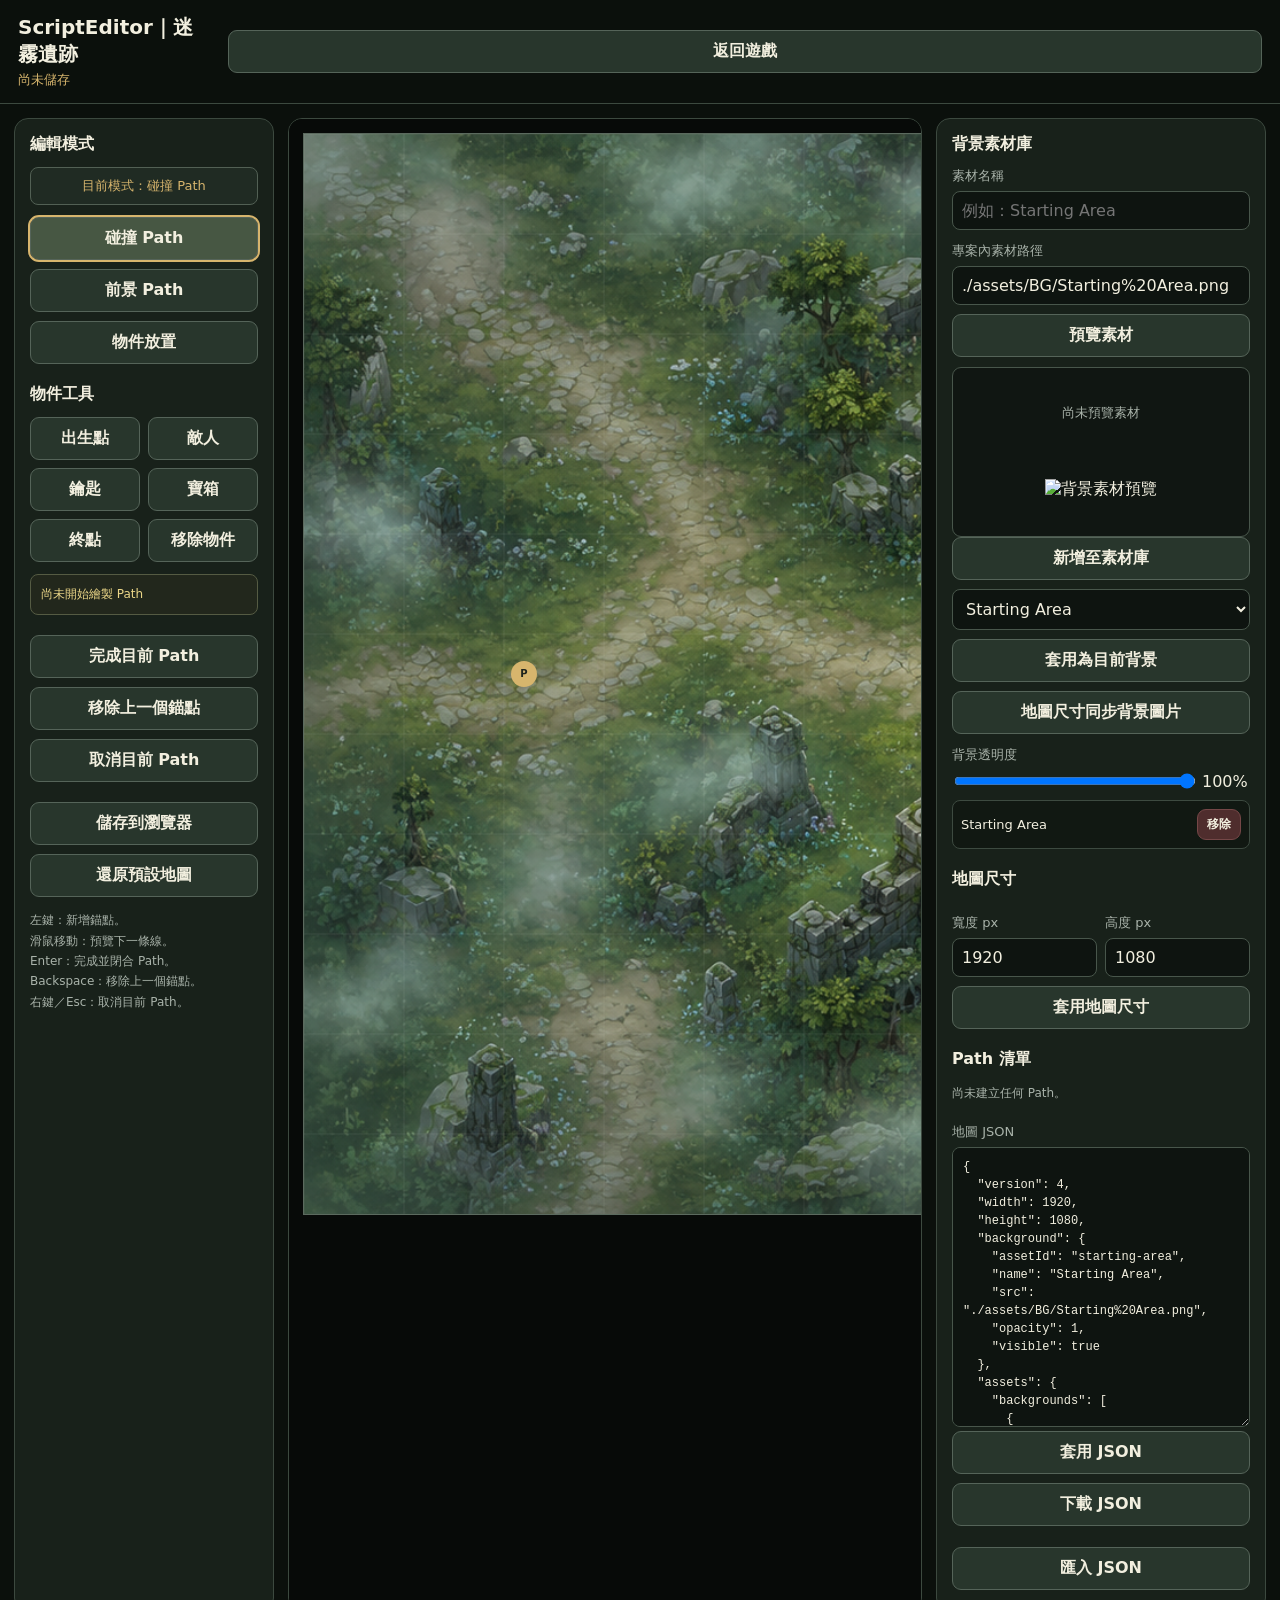
==== commit 843ce4fe: "Update scripteditor.html" ====
--- a/scripteditor.html
+++ b/scripteditor.html
@@ -72,9 +72,9 @@
     .editor-layout {
       display: grid;
       grid-template-columns:
-        250px
+        260px
         minmax(0, 1fr)
-        320px;
+        330px;
 
       gap: 14px;
       padding: 14px;
@@ -101,7 +101,7 @@
 
     .canvas-panel {
       min-width: 0;
-      min-height: 680px;
+      min-height: 720px;
       padding: 14px;
 
       overflow: auto;
@@ -179,13 +179,10 @@
     textarea,
     select {
       width: 100%;
-
       border: 1px solid #48564b;
       border-radius: 8px;
-
       background: #0e1410;
       color: var(--text);
-
       font: inherit;
     }
 
@@ -197,7 +194,6 @@
     textarea {
       min-height: 280px;
       padding: 10px;
-
       resize: vertical;
 
       font-family:
@@ -220,7 +216,7 @@
       gap: 8px;
     }
 
-    .current-layer {
+    .current-mode {
       margin-bottom: 12px;
       padding: 9px;
 
@@ -238,7 +234,7 @@
       margin-top: 13px;
       color: var(--muted);
       font-size: 12px;
-      line-height: 1.65;
+      line-height: 1.7;
     }
 
     .asset-preview {
@@ -271,9 +267,9 @@
       text-align: center;
     }
 
-    .asset-item {
+    .list-item {
       display: grid;
-      grid-template-columns: 1fr auto;
+      grid-template-columns: minmax(0, 1fr) auto;
       gap: 8px;
       align-items: center;
 
@@ -286,7 +282,7 @@
       background: #111812;
     }
 
-    .asset-item-name {
+    .list-item-name {
       min-width: 0;
       overflow: hidden;
       text-overflow: ellipsis;
@@ -294,7 +290,7 @@
       font-size: 13px;
     }
 
-    .asset-item button {
+    .list-item button {
       width: auto;
       padding: 6px 9px;
       font-size: 12px;
@@ -302,9 +298,23 @@
 
     .opacity-row {
       display: grid;
-      grid-template-columns: 1fr 45px;
+      grid-template-columns: 1fr 48px;
       gap: 8px;
       align-items: center;
+    }
+
+    .path-status {
+      margin-top: 12px;
+      padding: 10px;
+
+      border: 1px solid #555b43;
+      border-radius: 8px;
+
+      background: #22271c;
+
+      color: #ecd788;
+      font-size: 12px;
+      line-height: 1.6;
     }
 
     @media (max-width: 1080px) {
@@ -314,7 +324,7 @@
 
       .canvas-panel {
         order: -1;
-        min-height: 400px;
+        min-height: 420px;
       }
     }
   </style>
@@ -338,24 +348,42 @@
   <main class="editor-layout">
     <aside class="panel">
       <div class="panel-title">
-        編輯圖層
+        編輯模式
       </div>
 
       <div
-        id="currentLayerText"
-        class="current-layer"
+        id="currentModeText"
+        class="current-mode"
       >
-        目前圖層：碰撞層
+        目前模式：碰撞 Path
       </div>
 
-      <div id="layerButtons" class="stack"></div>
+      <div id="modeButtons" class="stack"></div>
 
       <div class="section">
         <div class="panel-title">
-          工具
+          物件工具
         </div>
 
-        <div id="toolButtons" class="tool-grid"></div>
+        <div id="objectButtons" class="tool-grid"></div>
+      </div>
+
+      <div id="pathStatus" class="path-status">
+        尚未開始繪製 Path
+      </div>
+
+      <div class="section stack">
+        <button id="finishPathButton" type="button">
+          完成目前 Path
+        </button>
+
+        <button id="undoPointButton" type="button">
+          移除上一個錨點
+        </button>
+
+        <button id="cancelPathButton" type="button">
+          取消目前 Path
+        </button>
       </div>
 
       <div class="section stack">
@@ -363,19 +391,17 @@
           儲存到瀏覽器
         </button>
 
-        <button id="clearLayerButton" type="button">
-          清空目前圖層
-        </button>
-
         <button id="resetDefaultButton" type="button">
           還原預設地圖
         </button>
       </div>
 
       <div class="helper-text">
-        碰撞層紅色區域代表不可通行。<br>
-        前景層會繪製在玩家上方。<br>
-        物件層可放置玩家、敵人、鑰匙、寶箱與終點。
+        左鍵：新增錨點。<br>
+        滑鼠移動：預覽下一條線。<br>
+        Enter：完成並閉合 Path。<br>
+        Backspace：移除上一個錨點。<br>
+        右鍵／Esc：取消目前 Path。
       </div>
     </aside>
 
@@ -446,6 +472,13 @@
           type="button"
         >
           套用為目前背景
+        </button>
+
+        <button
+          id="syncSizeButton"
+          type="button"
+        >
+          地圖尺寸同步背景圖片
         </button>
       </div>
 
@@ -477,30 +510,30 @@
 
         <div class="dimension-grid">
           <div>
-            <label for="columnsInput">
-              欄數
+            <label for="mapWidthInput">
+              寬度 px
             </label>
 
             <input
-              id="columnsInput"
+              id="mapWidthInput"
               type="number"
-              min="12"
-              max="100"
-              value="48"
+              min="320"
+              max="10000"
+              value="1920"
             >
           </div>
 
           <div>
-            <label for="rowsInput">
-              列數
+            <label for="mapHeightInput">
+              高度 px
             </label>
 
             <input
-              id="rowsInput"
+              id="mapHeightInput"
               type="number"
-              min="10"
-              max="80"
-              value="27"
+              min="240"
+              max="10000"
+              value="1080"
             >
           </div>
         </div>
@@ -510,8 +543,16 @@
           type="button"
           style="margin-top: 9px"
         >
-          調整地圖尺寸
+          套用地圖尺寸
         </button>
+      </div>
+
+      <div class="section">
+        <div class="panel-title">
+          Path 清單
+        </div>
+
+        <div id="pathList"></div>
       </div>
 
       <div class="section">
@@ -549,8 +590,7 @@
     (() => {
       "use strict";
 
-      const STORAGE_KEY = "mistRuinsMapV3";
-      const TILE_SIZE = 40;
+      const STORAGE_KEY = "mistRuinsMapV4";
 
       const canvas =
         document.getElementById("editorCanvas");
@@ -567,14 +607,32 @@
       const saveStatus =
         document.getElementById("saveStatus");
 
-      const currentLayerText =
-        document.getElementById("currentLayerText");
-
-      const layerButtons =
-        document.getElementById("layerButtons");
-
-      const toolButtons =
-        document.getElementById("toolButtons");
+      const currentModeText =
+        document.getElementById("currentModeText");
+
+      const modeButtons =
+        document.getElementById("modeButtons");
+
+      const objectButtons =
+        document.getElementById("objectButtons");
+
+      const pathStatus =
+        document.getElementById("pathStatus");
+
+      const finishPathButton =
+        document.getElementById("finishPathButton");
+
+      const undoPointButton =
+        document.getElementById("undoPointButton");
+
+      const cancelPathButton =
+        document.getElementById("cancelPathButton");
+
+      const saveButton =
+        document.getElementById("saveButton");
+
+      const resetDefaultButton =
+        document.getElementById("resetDefaultButton");
 
       const assetNameInput =
         document.getElementById("assetNameInput");
@@ -600,6 +658,9 @@
       const applyBackgroundButton =
         document.getElementById("applyBackgroundButton");
 
+      const syncSizeButton =
+        document.getElementById("syncSizeButton");
+
       const backgroundOpacityInput =
         document.getElementById("backgroundOpacityInput");
 
@@ -609,27 +670,21 @@
       const assetList =
         document.getElementById("assetList");
 
-      const columnsInput =
-        document.getElementById("columnsInput");
-
-      const rowsInput =
-        document.getElementById("rowsInput");
+      const mapWidthInput =
+        document.getElementById("mapWidthInput");
+
+      const mapHeightInput =
+        document.getElementById("mapHeightInput");
 
       const resizeButton =
         document.getElementById("resizeButton");
 
+      const pathList =
+        document.getElementById("pathList");
+
       const jsonTextarea =
         document.getElementById("jsonTextarea");
 
-      const saveButton =
-        document.getElementById("saveButton");
-
-      const clearLayerButton =
-        document.getElementById("clearLayerButton");
-
-      const resetDefaultButton =
-        document.getElementById("resetDefaultButton");
-
       const applyJsonButton =
         document.getElementById("applyJsonButton");
 
@@ -639,40 +694,18 @@
       const importInput =
         document.getElementById("importInput");
 
-      const LAYERS = [
+      const MODES = [
         {
-          id: "collision",
-          name: "碰撞層"
+          id: "collisionPath",
+          name: "碰撞 Path"
         },
         {
-          id: "foreground",
-          name: "前景層"
+          id: "foregroundPath",
+          name: "前景 Path"
         },
         {
           id: "objects",
-          name: "物件層"
-        }
-      ];
-
-      const COLLISION_TOOLS = [
-        {
-          id: 1,
-          name: "不可通行"
-        },
-        {
-          id: 0,
-          name: "可通行"
-        }
-      ];
-
-      const FOREGROUND_TOOLS = [
-        {
-          id: 1,
-          name: "前景遮擋"
-        },
-        {
-          id: 0,
-          name: "清除前景"
+          name: "物件放置"
         }
       ];
 
@@ -703,53 +736,26 @@
         }
       ];
 
-      let activeLayer = "collision";
-      let activeTool = 1;
-
-      let isDrawing = false;
+      let activeMode = "collisionPath";
+      let activeObjectTool = "playerSpawn";
 
       let mapData = loadMap();
 
       let editorBackgroundImage = null;
       let editorBackgroundReady = false;
 
-      function createLayer(
-        columns,
-        rows,
-        fillValue = 0
-      ) {
-        return Array.from(
-          { length: rows },
-          () => Array(columns).fill(fillValue)
-        );
-      }
+      const drawingState = {
+        active: false,
+        points: [],
+        previewPoint: null
+      };
 
       function createDefaultMap() {
-        const columns = 48;
-        const rows = 27;
-
-        const collision =
-          createLayer(columns, rows, 0);
-
-        const foreground =
-          createLayer(columns, rows, 0);
-
-        for (let x = 0; x < columns; x += 1) {
-          collision[0][x] = 1;
-          collision[rows - 1][x] = 1;
-        }
-
-        for (let y = 0; y < rows; y += 1) {
-          collision[y][0] = 1;
-          collision[y][columns - 1] = 1;
-        }
-
         return {
-          version: 3,
-
-          columns,
-          rows,
-          tileSize: TILE_SIZE,
+          version: 4,
+
+          width: 1920,
+          height: 1080,
 
           background: {
             assetId: "starting-area",
@@ -769,101 +775,134 @@
             ]
           },
 
-          layers: {
-            collision,
-            foreground
-          },
+          collisionPaths: [],
+
+          foregroundPaths: [],
 
           objects: [
             {
+              id: "player-spawn",
               type: "playerSpawn",
-              x: 5,
-              y: 13
+              x: 220,
+              y: 540
             },
             {
+              id: "enemy-1",
               type: "enemy",
-              x: 18,
-              y: 12
+              x: 720,
+              y: 480
             },
             {
+              id: "enemy-2",
               type: "enemy",
-              x: 28,
-              y: 16
+              x: 1120,
+              y: 650
             },
             {
+              id: "key-1",
               type: "key",
-              x: 34,
-              y: 10
+              x: 1430,
+              y: 410
             },
             {
+              id: "chest-1",
               type: "chest",
-              x: 40,
-              y: 18
+              x: 1580,
+              y: 760
             },
             {
+              id: "exit-1",
               type: "exit",
-              x: 44,
-              y: 13
+              x: 1760,
+              y: 540
             }
           ]
         };
       }
 
-      function normalizeLayer(
-        source,
-        columns,
-        rows
-      ) {
-        return Array.from(
-          { length: rows },
-          (_, y) =>
-            Array.from(
-              { length: columns },
-              (_, x) => source?.[y]?.[x] ?? 0
-            )
-        );
+      function normalizePoint(point) {
+        return {
+          x: Number(point?.x) || 0,
+          y: Number(point?.y) || 0
+        };
+      }
+
+      function normalizePath(path, index) {
+        return {
+          id:
+            String(path?.id || `path-${index}`),
+
+          type: "polygon",
+
+          points:
+            Array.isArray(path?.points)
+              ? path.points.map(normalizePoint)
+              : []
+        };
       }
 
       function normalizeMap(data) {
         if (
           !data ||
-          !Number.isInteger(data.columns) ||
-          !Number.isInteger(data.rows)
+          !Number.isFinite(Number(data.width)) ||
+          !Number.isFinite(Number(data.height))
         ) {
-          throw new Error("地圖格式錯誤。");
-        }
-
-        data.tileSize = TILE_SIZE;
-
-        if (!data.layers) {
-          data.layers = {};
-        }
-
-        data.layers.collision =
-          normalizeLayer(
-            data.layers.collision,
-            data.columns,
-            data.rows
-          );
-
-        data.layers.foreground =
-          normalizeLayer(
-            data.layers.foreground,
-            data.columns,
-            data.rows
-          );
+          throw new Error("地圖尺寸格式錯誤。");
+        }
+
+        data.width =
+          Math.max(320, Number(data.width));
+
+        data.height =
+          Math.max(240, Number(data.height));
+
+        if (!data.assets) {
+          data.assets = {};
+        }
+
+        if (!Array.isArray(data.assets.backgrounds)) {
+          data.assets.backgrounds = [];
+        }
+
+        if (!Array.isArray(data.collisionPaths)) {
+          data.collisionPaths = [];
+        }
+
+        if (!Array.isArray(data.foregroundPaths)) {
+          data.foregroundPaths = [];
+        }
 
         if (!Array.isArray(data.objects)) {
           data.objects = [];
         }
 
-        if (!data.assets) {
-          data.assets = {};
-        }
-
-        if (!Array.isArray(data.assets.backgrounds)) {
-          data.assets.backgrounds = [];
-        }
+        data.collisionPaths =
+          data.collisionPaths.map(normalizePath);
+
+        data.foregroundPaths =
+          data.foregroundPaths.map(normalizePath);
+
+        data.objects =
+          data.objects.map(
+            (object, index) => ({
+              id:
+                String(
+                  object.id ||
+                  `${object.type || "object"}-${index}`
+                ),
+
+              type:
+                String(
+                  object.type || "unknown"
+                ),
+
+              x:
+                Number(object.x) || 0,
+
+              y:
+                Number(object.y) || 0
+            })
+          );
 
         return data;
       }
@@ -890,7 +929,9 @@
         }
       }
 
-      function markUnsaved(message = "尚未儲存") {
+      function markUnsaved(
+        message = "尚未儲存"
+      ) {
         saveStatus.textContent = message;
       }
 
@@ -906,95 +947,86 @@
       }
 
       function synchronizeCanvasSize() {
-        canvas.width =
-          mapData.columns * TILE_SIZE;
-
-        canvas.height =
-          mapData.rows * TILE_SIZE;
-
-        columnsInput.value =
-          String(mapData.columns);
-
-        rowsInput.value =
-          String(mapData.rows);
+        canvas.width = mapData.width;
+        canvas.height = mapData.height;
+
+        mapWidthInput.value =
+          String(mapData.width);
+
+        mapHeightInput.value =
+          String(mapData.height);
 
         updateJson();
         drawEditor();
       }
 
-      function getToolsForLayer() {
-        if (activeLayer === "collision") {
-          return COLLISION_TOOLS;
-        }
-
-        if (activeLayer === "foreground") {
-          return FOREGROUND_TOOLS;
-        }
-
-        return OBJECT_TOOLS;
-      }
-
-      function renderLayerButtons() {
-        layerButtons.innerHTML = "";
-
-        for (const layer of LAYERS) {
+      function renderModeButtons() {
+        modeButtons.innerHTML = "";
+
+        for (const mode of MODES) {
           const button =
             document.createElement("button");
 
           button.type = "button";
-          button.textContent = layer.name;
-
-          if (layer.id === activeLayer) {
+          button.textContent = mode.name;
+
+          if (mode.id === activeMode) {
             button.classList.add("active");
           }
 
           button.addEventListener(
             "click",
             () => {
-              activeLayer = layer.id;
-
-              activeTool =
-                getToolsForLayer()[0].id;
-
-              currentLayerText.textContent =
-                `目前圖層：${layer.name}`;
-
-              renderLayerButtons();
-              renderToolButtons();
+              cancelCurrentPath();
+
+              activeMode = mode.id;
+
+              currentModeText.textContent =
+                `目前模式：${mode.name}`;
+
+              renderModeButtons();
+              renderObjectButtons();
+              renderPathList();
               drawEditor();
             }
           );
 
-          layerButtons.appendChild(button);
-        }
-      }
-
-      function renderToolButtons() {
-        toolButtons.innerHTML = "";
-
-        const tools =
-          getToolsForLayer();
-
-        for (const tool of tools) {
+          modeButtons.appendChild(button);
+        }
+      }
+
+      function renderObjectButtons() {
+        objectButtons.innerHTML = "";
+
+        for (
+          const tool of OBJECT_TOOLS
+        ) {
           const button =
             document.createElement("button");
 
           button.type = "button";
           button.textContent = tool.name;
 
-          if (tool.id === activeTool) {
+          if (
+            activeMode === "objects" &&
+            tool.id === activeObjectTool
+          ) {
             button.classList.add("active");
           }
+
+          button.disabled =
+            activeMode !== "objects";
 
           button.addEventListener(
             "click",
             () => {
-              activeTool = tool.id;
-              renderToolButtons();
+              activeObjectTool = tool.id;
+
+              renderObjectButtons();
             }
           );
 
-          toolButtons.appendChild(button);
+          objectButtons.appendChild(button);
         }
       }
 
@@ -1013,11 +1045,15 @@
       }
 
       function createAssetId(name) {
-        const basicId = name
-          .trim()
-          .toLowerCase()
-          .replace(/\s+/g, "-")
-          .replace(/[^a-z0-9-_]/g, "");
+        const basicId =
+          name
+            .trim()
+            .toLowerCase()
+            .replace(/\s+/g, "-")
+            .replace(
+              /[^a-z0-9-_]/g,
+              ""
+            );
 
         return (
           basicId ||
@@ -1030,6 +1066,7 @@
           source.trim();
 
         assetPreviewImage.hidden = true;
+
         assetPreviewMessage.hidden = false;
 
         if (!finalSource) {
@@ -1049,13 +1086,15 @@
 
         assetPreviewImage.onerror = () => {
           assetPreviewImage.hidden = true;
+
           assetPreviewMessage.hidden = false;
 
           assetPreviewMessage.textContent =
             "素材載入失敗，請檢查路徑";
         };
 
-        assetPreviewImage.src = finalSource;
+        assetPreviewImage.src =
+          finalSource;
       }
 
       function addBackgroundAsset() {
@@ -1083,7 +1122,10 @@
           );
 
         if (duplicated) {
-          alert("素材庫中已有相同素材。");
+          alert(
+            "素材庫中已有相同素材。"
+          );
+
           return;
         }
 
@@ -1093,7 +1135,9 @@
           src
         };
 
-        mapData.assets.backgrounds.push(asset);
+        mapData.assets.backgrounds.push(
+          asset
+        );
 
         renderAssetLibrary();
 
@@ -1102,12 +1146,14 @@
 
         updateJson();
 
-        markUnsaved("素材已新增，尚未儲存");
-      }
-
-      function removeBackgroundAsset(assetId) {
-        ensureAssetLibrary();
-
+        markUnsaved(
+          "素材已新增，尚未儲存"
+        );
+      }
+
+      function removeBackgroundAsset(
+        assetId
+      ) {
         const currentAssetId =
           mapData.background?.assetId;
 
@@ -1132,7 +1178,9 @@
       function renderAssetLibrary() {
         ensureAssetLibrary();
 
-        backgroundAssetSelect.innerHTML = "";
+        backgroundAssetSelect.innerHTML =
+          "";
+
         assetList.innerHTML = "";
 
         for (
@@ -1145,17 +1193,21 @@
           option.value = asset.id;
           option.textContent = asset.name;
 
-          backgroundAssetSelect.appendChild(option);
+          backgroundAssetSelect.appendChild(
+            option
+          );
 
           const item =
             document.createElement("div");
 
-          item.className = "asset-item";
+          item.className = "list-item";
 
           const name =
             document.createElement("div");
 
-          name.className = "asset-item-name";
+          name.className =
+            "list-item-name";
+
           name.textContent = asset.name;
           name.title = asset.src;
 
@@ -1200,7 +1252,10 @@
           );
 
         if (!asset) {
-          alert("找不到選擇的素材。");
+          alert(
+            "找不到選擇的素材。"
+          );
+
           return;
         }
 
@@ -1208,10 +1263,12 @@
           assetId: asset.id,
           name: asset.name,
           src: asset.src,
+
           opacity:
             Number(
               backgroundOpacityInput.value
             ),
+
           visible: true
         };
 
@@ -1265,61 +1322,250 @@
         image.src = source;
       }
 
-      function getCellFromPointer(event) {
+      function syncMapSizeToBackground() {
+        if (
+          !editorBackgroundReady ||
+          !editorBackgroundImage
+        ) {
+          alert(
+            "背景圖片尚未載入。"
+          );
+
+          return;
+        }
+
+        mapData.width =
+          editorBackgroundImage.naturalWidth;
+
+        mapData.height =
+          editorBackgroundImage.naturalHeight;
+
+        synchronizeCanvasSize();
+
+        markUnsaved(
+          "地圖尺寸已同步背景圖片"
+        );
+      }
+
+      function getWorldPointFromPointer(
+        event
+      ) {
         const rectangle =
           canvas.getBoundingClientRect();
 
         const scaleX =
-          canvas.width / rectangle.width;
+          canvas.width /
+          rectangle.width;
 
         const scaleY =
-          canvas.height / rectangle.height;
+          canvas.height /
+          rectangle.height;
 
         return {
-          x: Math.floor(
-            (
-              event.clientX -
-              rectangle.left
-            ) *
-            scaleX /
-            TILE_SIZE
-          ),
-
-          y: Math.floor(
-            (
-              event.clientY -
-              rectangle.top
-            ) *
-            scaleY /
-            TILE_SIZE
-          )
+          x:
+            Math.round(
+              (
+                event.clientX -
+                rectangle.left
+              ) *
+              scaleX
+            ),
+
+          y:
+            Math.round(
+              (
+                event.clientY -
+                rectangle.top
+              ) *
+              scaleY
+            )
         };
       }
 
-      function isInsideMap(x, y) {
+      function isInsideMap(point) {
         return (
-          x >= 0 &&
-          y >= 0 &&
-          x < mapData.columns &&
-          y < mapData.rows
+          point.x >= 0 &&
+          point.y >= 0 &&
+          point.x <= mapData.width &&
+          point.y <= mapData.height
         );
       }
 
-      function placeObject(x, y) {
-        if (activeTool === "eraseObject") {
+      function addPathPoint(point) {
+        if (!isInsideMap(point)) {
+          return;
+        }
+
+        if (!drawingState.active) {
+          drawingState.active = true;
+          drawingState.points = [];
+        }
+
+        drawingState.points.push(point);
+        drawingState.previewPoint = point;
+
+        updatePathStatus();
+        drawEditor();
+      }
+
+      function updatePathPreview(point) {
+        if (!drawingState.active) {
+          return;
+        }
+
+        drawingState.previewPoint = point;
+
+        drawEditor();
+      }
+
+      function getCurrentPathCollection() {
+        if (
+          activeMode === "collisionPath"
+        ) {
+          return mapData.collisionPaths;
+        }
+
+        if (
+          activeMode === "foregroundPath"
+        ) {
+          return mapData.foregroundPaths;
+        }
+
+        return null;
+      }
+
+      function getCurrentPathPrefix() {
+        if (
+          activeMode === "collisionPath"
+        ) {
+          return "collision";
+        }
+
+        return "foreground";
+      }
+
+      function completeCurrentPath() {
+        if (!drawingState.active) {
+          return;
+        }
+
+        if (
+          drawingState.points.length < 3
+        ) {
+          alert(
+            "Path 至少需要三個錨點。"
+          );
+
+          return;
+        }
+
+        const collection =
+          getCurrentPathCollection();
+
+        if (!collection) {
+          return;
+        }
+
+        collection.push({
+          id:
+            `${getCurrentPathPrefix()}-${Date.now()}`,
+
+          type: "polygon",
+
+          points:
+            drawingState.points.map(
+              (point) => ({
+                x: Math.round(point.x),
+                y: Math.round(point.y)
+              })
+            )
+        });
+
+        drawingState.active = false;
+        drawingState.points = [];
+        drawingState.previewPoint = null;
+
+        updateJson();
+        updatePathStatus();
+        renderPathList();
+        drawEditor();
+
+        markUnsaved(
+          "Path 已建立，尚未儲存"
+        );
+      }
+
+      function undoLastPoint() {
+        if (!drawingState.active) {
+          return;
+        }
+
+        drawingState.points.pop();
+
+        if (
+          drawingState.points.length === 0
+        ) {
+          cancelCurrentPath();
+          return;
+        }
+
+        drawingState.previewPoint =
+          drawingState.points[
+            drawingState.points.length - 1
+          ];
+
+        updatePathStatus();
+        drawEditor();
+      }
+
+      function cancelCurrentPath() {
+        drawingState.active = false;
+        drawingState.points = [];
+        drawingState.previewPoint = null;
+
+        updatePathStatus();
+        drawEditor();
+      }
+
+      function updatePathStatus() {
+        if (!drawingState.active) {
+          pathStatus.textContent =
+            "尚未開始繪製 Path";
+
+          return;
+        }
+
+        pathStatus.textContent =
+          `目前錨點：${drawingState.points.length} 個。` +
+          "按 Enter 完成，右鍵取消。";
+      }
+
+      function placeObject(point) {
+        if (
+          activeObjectTool ===
+          "eraseObject"
+        ) {
+          const removeRadius = 24;
+
           mapData.objects =
             mapData.objects.filter(
               (object) =>
-                !(
-                  object.x === x &&
-                  object.y === y
-                )
+                Math.hypot(
+                  object.x - point.x,
+                  object.y - point.y
+                ) > removeRadius
             );
 
+          updateJson();
+          drawEditor();
+
           return;
         }
 
-        if (activeTool === "playerSpawn") {
+        if (
+          activeObjectTool ===
+          "playerSpawn"
+        ) {
           mapData.objects =
             mapData.objects.filter(
               (object) =>
@@ -1328,7 +1574,9 @@
             );
         }
 
-        if (activeTool === "exit") {
+        if (
+          activeObjectTool === "exit"
+        ) {
           mapData.objects =
             mapData.objects.filter(
               (object) =>
@@ -1336,120 +1584,147 @@
             );
         }
 
-        const existing =
-          mapData.objects.findIndex(
-            (object) =>
-              object.x === x &&
-              object.y === y &&
-              object.type === activeTool
-          );
-
-        if (existing >= 0) {
-          mapData.objects.splice(existing, 1);
-          return;
-        }
-
         mapData.objects.push({
-          type: activeTool,
-          x,
-          y
+          id:
+            `${activeObjectTool}-${Date.now()}`,
+
+          type: activeObjectTool,
+
+          x: point.x,
+          y: point.y
         });
-      }
-
-      function paintCell(event) {
-        const cell =
-          getCellFromPointer(event);
-
-        if (!isInsideMap(cell.x, cell.y)) {
-          return;
-        }
-
-        if (activeLayer === "objects") {
-          placeObject(cell.x, cell.y);
-        } else {
-          mapData.layers[activeLayer]
-            [cell.y][cell.x] = activeTool;
-        }
 
         updateJson();
         drawEditor();
       }
 
-      function resizeLayer(
-        source,
-        columns,
-        rows
+      function removePath(
+        collectionName,
+        pathId
       ) {
-        return Array.from(
-          { length: rows },
-          (_, y) =>
-            Array.from(
-              { length: columns },
-              (_, x) =>
-                source?.[y]?.[x] ?? 0
+        mapData[collectionName] =
+          mapData[collectionName].filter(
+            (path) =>
+              path.id !== pathId
+          );
+
+        updateJson();
+        renderPathList();
+        drawEditor();
+      }
+
+      function renderPathList() {
+        pathList.innerHTML = "";
+
+        const collections = [
+          {
+            name: "碰撞",
+            key: "collisionPaths"
+          },
+          {
+            name: "前景",
+            key: "foregroundPaths"
+          }
+        ];
+
+        for (
+          const collection of collections
+        ) {
+          for (
+            const path of
+            mapData[collection.key]
+          ) {
+            const item =
+              document.createElement("div");
+
+            item.className = "list-item";
+
+            const name =
+              document.createElement("div");
+
+            name.className =
+              "list-item-name";
+
+            name.textContent =
+              `${collection.name}｜` +
+              `${path.points.length} 點`;
+
+            name.title = path.id;
+
+            const deleteButton =
+              document.createElement("button");
+
+            deleteButton.type = "button";
+            deleteButton.textContent =
+              "刪除";
+
+            deleteButton.className =
+              "danger";
+
+            deleteButton.addEventListener(
+              "click",
+              () => {
+                removePath(
+                  collection.key,
+                  path.id
+                );
+              }
+            );
+
+            item.appendChild(name);
+            item.appendChild(deleteButton);
+
+            pathList.appendChild(item);
+          }
+        }
+
+        if (
+          mapData.collisionPaths.length === 0 &&
+          mapData.foregroundPaths.length === 0
+        ) {
+          const empty =
+            document.createElement("div");
+
+          empty.className =
+            "helper-text";
+
+          empty.textContent =
+            "尚未建立任何 Path。";
+
+          pathList.appendChild(empty);
+        }
+      }
+
+      function resizeMap() {
+        const width =
+          Math.max(
+            320,
+            Math.min(
+              10000,
+              Number(mapWidthInput.value)
             )
-        );
-      }
-
-      function resizeMap() {
-        const columns = Math.max(
-          12,
-          Math.min(
-            100,
-            Number(columnsInput.value)
-          )
-        );
-
-        const rows = Math.max(
-          10,
-          Math.min(
-            80,
-            Number(rowsInput.value)
-          )
-        );
-
-        mapData.layers.collision =
-          resizeLayer(
-            mapData.layers.collision,
-            columns,
-            rows
-          );
-
-        mapData.layers.foreground =
-          resizeLayer(
-            mapData.layers.foreground,
-            columns,
-            rows
-          );
-
-        mapData.columns = columns;
-        mapData.rows = rows;
+          );
+
+        const height =
+          Math.max(
+            240,
+            Math.min(
+              10000,
+              Number(mapHeightInput.value)
+            )
+          );
+
+        mapData.width = width;
+        mapData.height = height;
 
         mapData.objects =
           mapData.objects.filter(
             (object) =>
-              object.x < columns &&
-              object.y < rows
+              object.x <= width &&
+              object.y <= height
           );
 
         synchronizeCanvasSize();
-        loadEditorBackground();
-      }
-
-      function clearCurrentLayer() {
-        if (activeLayer === "objects") {
-          mapData.objects = [];
-        } else {
-          mapData.layers[activeLayer] =
-            createLayer(
-              mapData.columns,
-              mapData.rows,
-              0
-            );
-        }
-
-        updateJson();
-        drawEditor();
       }
 
       function drawBackground() {
@@ -1485,121 +1760,152 @@
         context.restore();
       }
 
-      function drawCollisionLayer() {
-        if (activeLayer !== "collision") {
+      function drawPolygon(
+        path,
+        fillStyle,
+        strokeStyle
+      ) {
+        if (path.points.length < 3) {
           return;
         }
 
+        context.save();
+
+        context.beginPath();
+
+        context.moveTo(
+          path.points[0].x,
+          path.points[0].y
+        );
+
         for (
-          let y = 0;
-          y < mapData.rows;
-          y += 1
+          let index = 1;
+          index < path.points.length;
+          index += 1
         ) {
-          for (
-            let x = 0;
-            x < mapData.columns;
-            x += 1
-          ) {
-            if (
-              mapData.layers.collision
-                [y][x] !== 1
-            ) {
-              continue;
-            }
-
-            const screenX =
-              x * TILE_SIZE;
-
-            const screenY =
-              y * TILE_SIZE;
-
-            context.fillStyle =
-              "rgba(220, 65, 65, 0.36)";
-
-            context.fillRect(
-              screenX,
-              screenY,
-              TILE_SIZE,
-              TILE_SIZE
-            );
-
-            context.strokeStyle =
-              "rgba(255, 130, 130, 0.9)";
-
-            context.beginPath();
-
-            context.moveTo(
-              screenX,
-              screenY
-            );
-
-            context.lineTo(
-              screenX + TILE_SIZE,
-              screenY + TILE_SIZE
-            );
-
-            context.moveTo(
-              screenX + TILE_SIZE,
-              screenY
-            );
-
-            context.lineTo(
-              screenX,
-              screenY + TILE_SIZE
-            );
-
-            context.stroke();
-          }
-        }
-      }
-
-      function drawForegroundLayer() {
+          context.lineTo(
+            path.points[index].x,
+            path.points[index].y
+          );
+        }
+
+        context.closePath();
+
+        context.fillStyle = fillStyle;
+        context.strokeStyle = strokeStyle;
+        context.lineWidth = 2;
+
+        context.fill();
+        context.stroke();
+
+        context.restore();
+      }
+
+      function drawSavedPaths() {
         for (
-          let y = 0;
-          y < mapData.rows;
-          y += 1
+          const path of
+          mapData.collisionPaths
         ) {
-          for (
-            let x = 0;
-            x < mapData.columns;
-            x += 1
-          ) {
-            if (
-              mapData.layers.foreground
-                [y][x] !== 1
-            ) {
-              continue;
-            }
-
-            context.fillStyle =
-              activeLayer === "foreground"
-                ? "rgba(45, 111, 58, 0.48)"
-                : "rgba(24, 54, 31, 0.20)";
-
-            context.fillRect(
-              x * TILE_SIZE,
-              y * TILE_SIZE,
-              TILE_SIZE,
-              TILE_SIZE
-            );
-          }
-        }
+          drawPolygon(
+            path,
+            "rgba(220, 65, 65, 0.30)",
+            "rgba(255, 125, 125, 0.95)"
+          );
+        }
+
+        for (
+          const path of
+          mapData.foregroundPaths
+        ) {
+          drawPolygon(
+            path,
+            "rgba(44, 111, 59, 0.30)",
+            "rgba(123, 215, 139, 0.95)"
+          );
+        }
+      }
+
+      function drawCurrentPath() {
+        if (
+          !drawingState.active ||
+          drawingState.points.length === 0
+        ) {
+          return;
+        }
+
+        const points =
+          drawingState.points;
+
+        context.save();
+
+        context.beginPath();
+
+        context.moveTo(
+          points[0].x,
+          points[0].y
+        );
+
+        for (
+          let index = 1;
+          index < points.length;
+          index += 1
+        ) {
+          context.lineTo(
+            points[index].x,
+            points[index].y
+          );
+        }
+
+        if (drawingState.previewPoint) {
+          context.lineTo(
+            drawingState.previewPoint.x,
+            drawingState.previewPoint.y
+          );
+        }
+
+        context.strokeStyle =
+          activeMode === "collisionPath"
+            ? "#ffd080"
+            : "#91e8a0";
+
+        context.lineWidth = 2;
+        context.stroke();
+
+        for (const point of points) {
+          context.fillStyle = "#fff2b0";
+
+          context.beginPath();
+
+          context.arc(
+            point.x,
+            point.y,
+            6,
+            0,
+            Math.PI * 2
+          );
+
+          context.fill();
+
+          context.strokeStyle = "#40371a";
+          context.stroke();
+        }
+
+        context.restore();
       }
 
       function drawObject(object) {
-        const centerX =
-          object.x * TILE_SIZE +
-          TILE_SIZE / 2;
-
-        const centerY =
-          object.y * TILE_SIZE +
-          TILE_SIZE / 2;
+        const centerX = object.x;
+        const centerY = object.y;
 
         context.textAlign = "center";
         context.textBaseline = "middle";
-        context.font = "700 10px system-ui";
-
-        if (object.type === "playerSpawn") {
+        context.font =
+          "700 10px system-ui";
+
+        if (
+          object.type ===
+          "playerSpawn"
+        ) {
           context.fillStyle = "#d7b56d";
 
           context.beginPath();
@@ -1607,7 +1913,7 @@
           context.arc(
             centerX,
             centerY,
-            12,
+            13,
             0,
             Math.PI * 2
           );
@@ -1615,7 +1921,12 @@
           context.fill();
 
           context.fillStyle = "#1d231d";
-          context.fillText("P", centerX, centerY);
+
+          context.fillText(
+            "P",
+            centerX,
+            centerY
+          );
         }
 
         if (object.type === "enemy") {
@@ -1626,7 +1937,7 @@
           context.arc(
             centerX,
             centerY,
-            12,
+            13,
             0,
             Math.PI * 2
           );
@@ -1634,7 +1945,12 @@
           context.fill();
 
           context.fillStyle = "#ffffff";
-          context.fillText("E", centerX, centerY);
+
+          context.fillText(
+            "E",
+            centerX,
+            centerY
+          );
         }
 
         if (object.type === "key") {
@@ -1685,13 +2001,14 @@
           context.lineWidth = 3;
 
           context.strokeRect(
-            centerX - 13,
-            centerY - 13,
-            26,
-            26
+            centerX - 15,
+            centerY - 15,
+            30,
+            30
           );
 
           context.fillStyle = "#ffffff";
+
           context.fillText(
             "END",
             centerX,
@@ -1703,31 +2020,33 @@
       }
 
       function drawObjects() {
-        for (const object of mapData.objects) {
+        for (
+          const object of
+          mapData.objects
+        ) {
           drawObject(object);
         }
       }
 
       function drawGrid() {
+        const gridSize = 100;
+
         context.strokeStyle =
-          "rgba(255, 255, 255, 0.12)";
+          "rgba(255, 255, 255, 0.07)";
 
         context.lineWidth = 1;
 
         for (
           let x = 0;
-          x <= mapData.columns;
-          x += 1
+          x <= canvas.width;
+          x += gridSize
         ) {
           context.beginPath();
 
-          context.moveTo(
-            x * TILE_SIZE,
-            0
-          );
+          context.moveTo(x, 0);
 
           context.lineTo(
-            x * TILE_SIZE,
+            x,
             canvas.height
           );
 
@@ -1736,19 +2055,16 @@
 
         for (
           let y = 0;
-          y <= mapData.rows;
-          y += 1
+          y <= canvas.height;
+          y += gridSize
         ) {
           context.beginPath();
 
-          context.moveTo(
-            0,
-            y * TILE_SIZE
-          );
+          context.moveTo(0, y);
 
           context.lineTo(
             canvas.width,
-            y * TILE_SIZE
+            y
           );
 
           context.stroke();
@@ -1764,39 +2080,102 @@
         );
 
         drawBackground();
-        drawCollisionLayer();
+        drawSavedPaths();
         drawObjects();
-        drawForegroundLayer();
+        drawCurrentPath();
         drawGrid();
       }
 
       canvas.addEventListener(
         "mousedown",
         (event) => {
-          isDrawing = true;
-          paintCell(event);
+          if (event.button !== 0) {
+            return;
+          }
+
+          const point =
+            getWorldPointFromPointer(
+              event
+            );
+
+          if (activeMode === "objects") {
+            placeObject(point);
+            return;
+          }
+
+          addPathPoint(point);
         }
       );
 
       canvas.addEventListener(
         "mousemove",
         (event) => {
-          if (
-            !isDrawing ||
-            activeLayer === "objects"
-          ) {
+          if (!drawingState.active) {
             return;
           }
 
-          paintCell(event);
+          updatePathPreview(
+            getWorldPointFromPointer(
+              event
+            )
+          );
         }
       );
 
+      canvas.addEventListener(
+        "contextmenu",
+        (event) => {
+          event.preventDefault();
+
+          cancelCurrentPath();
+        }
+      );
+
       window.addEventListener(
-        "mouseup",
-        () => {
-          isDrawing = false;
-        }
+        "keydown",
+        (event) => {
+          if (
+            event.key === "Enter" &&
+            drawingState.active
+          ) {
+            event.preventDefault();
+
+            completeCurrentPath();
+          }
+
+          if (
+            event.key === "Escape" &&
+            drawingState.active
+          ) {
+            event.preventDefault();
+
+            cancelCurrentPath();
+          }
+
+          if (
+            event.key === "Backspace" &&
+            drawingState.active
+          ) {
+            event.preventDefault();
+
+            undoLastPoint();
+          }
+        }
+      );
+
+      finishPathButton.addEventListener(
+        "click",
+        completeCurrentPath
+      );
+
+      undoPointButton.addEventListener(
+        "click",
+        undoLastPoint
+      );
+
+      cancelPathButton.addEventListener(
+        "click",
+        cancelCurrentPath
       );
 
       previewAssetButton.addEventListener(
@@ -1816,6 +2195,11 @@
       applyBackgroundButton.addEventListener(
         "click",
         applySelectedBackground
+      );
+
+      syncSizeButton.addEventListener(
+        "click",
+        syncMapSizeToBackground
       );
 
       backgroundOpacityInput.addEventListener(
@@ -1827,7 +2211,9 @@
             );
 
           backgroundOpacityText.textContent =
-            `${Math.round(opacity * 100)}%`;
+            `${Math.round(
+              opacity * 100
+            )}%`;
 
           if (mapData.background) {
             mapData.background.opacity =
@@ -1837,6 +2223,11 @@
           updateJson();
           drawEditor();
         }
+      );
+
+      resizeButton.addEventListener(
+        "click",
+        resizeMap
       );
 
       saveButton.addEventListener(
@@ -1852,18 +2243,23 @@
         }
       );
 
-      clearLayerButton.addEventListener(
-        "click",
-        clearCurrentLayer
-      );
-
       resetDefaultButton.addEventListener(
         "click",
         () => {
           mapData = createDefaultMap();
 
-          activeLayer = "collision";
-          activeTool = 1;
+          activeMode =
+            "collisionPath";
+
+          activeObjectTool =
+            "playerSpawn";
+
+          cancelCurrentPath();
+
+          renderModeButtons();
+          renderObjectButtons();
+          renderAssetLibrary();
+          renderPathList();
 
           backgroundOpacityInput.value =
             String(
@@ -1873,20 +2269,13 @@
           backgroundOpacityText.textContent =
             "100%";
 
-          renderLayerButtons();
-          renderToolButtons();
-          renderAssetLibrary();
-
           synchronizeCanvasSize();
           loadEditorBackground();
 
-          markUnsaved("已還原預設地圖");
-        }
-      );
-
-      resizeButton.addEventListener(
-        "click",
-        resizeMap
+          markUnsaved(
+            "已還原預設地圖"
+          );
+        }
       );
 
       applyJsonButton.addEventListener(
@@ -1899,13 +2288,18 @@
               )
             );
 
+            cancelCurrentPath();
+
             renderAssetLibrary();
+            renderPathList();
+
             synchronizeCanvasSize();
             loadEditorBackground();
 
             backgroundOpacityInput.value =
               String(
-                mapData.background?.opacity ?? 1
+                mapData.background?.opacity ??
+                1
               );
 
             backgroundOpacityText.textContent =
@@ -1952,8 +2346,9 @@
             document.createElement("a");
 
           anchor.href = url;
+
           anchor.download =
-            "mist-ruins-map-v3.json";
+            "mist-ruins-map-v4.json";
 
           anchor.click();
 
@@ -1979,13 +2374,18 @@
               JSON.parse(content)
             );
 
+            cancelCurrentPath();
+
             renderAssetLibrary();
+            renderPathList();
+
             synchronizeCanvasSize();
             loadEditorBackground();
 
             backgroundOpacityInput.value =
               String(
-                mapData.background?.opacity ?? 1
+                mapData.background?.opacity ??
+                1
               );
 
             backgroundOpacityText.textContent =
@@ -2009,9 +2409,10 @@
         }
       );
 
-      renderLayerButtons();
-      renderToolButtons();
+      renderModeButtons();
+      renderObjectButtons();
       renderAssetLibrary();
+      renderPathList();
 
       backgroundOpacityInput.value =
         String(
@@ -2028,6 +2429,7 @@
 
       synchronizeCanvasSize();
       loadEditorBackground();
+      updatePathStatus();
     })();
   </script>
 </body>
